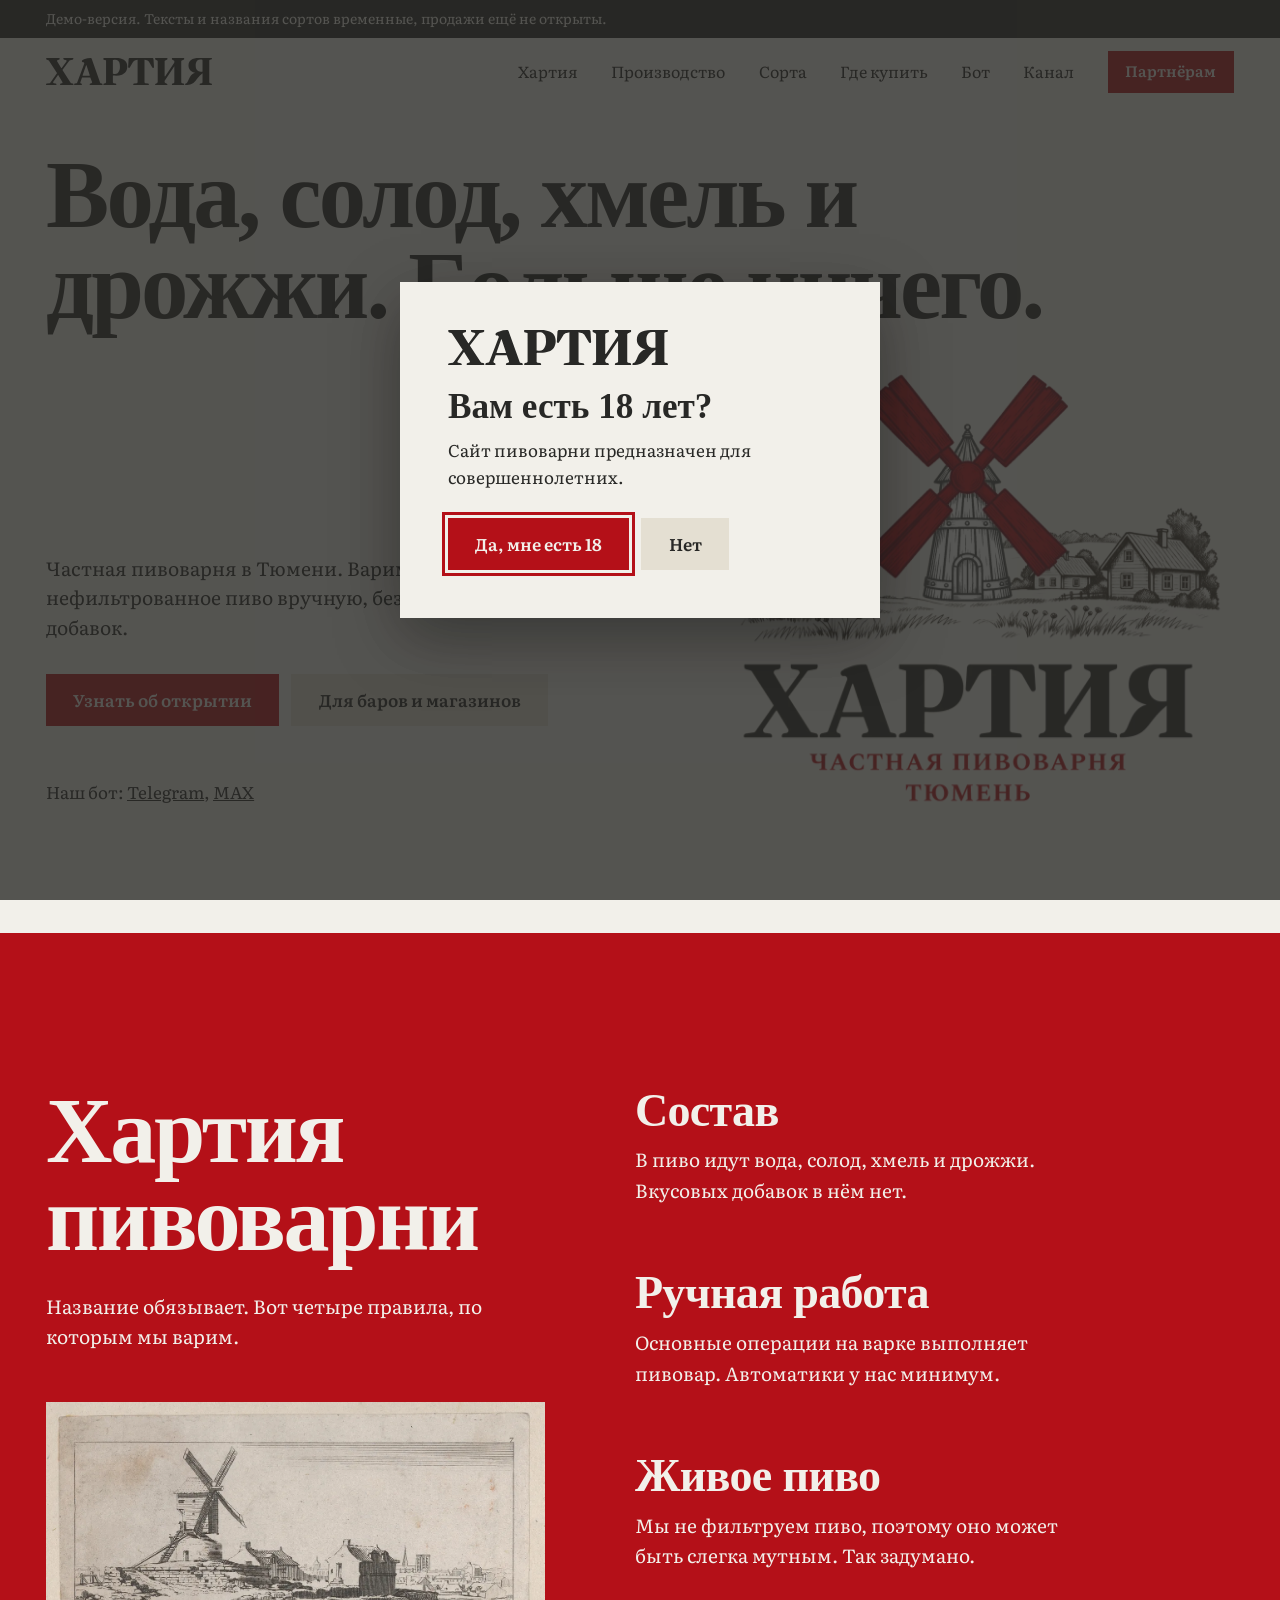
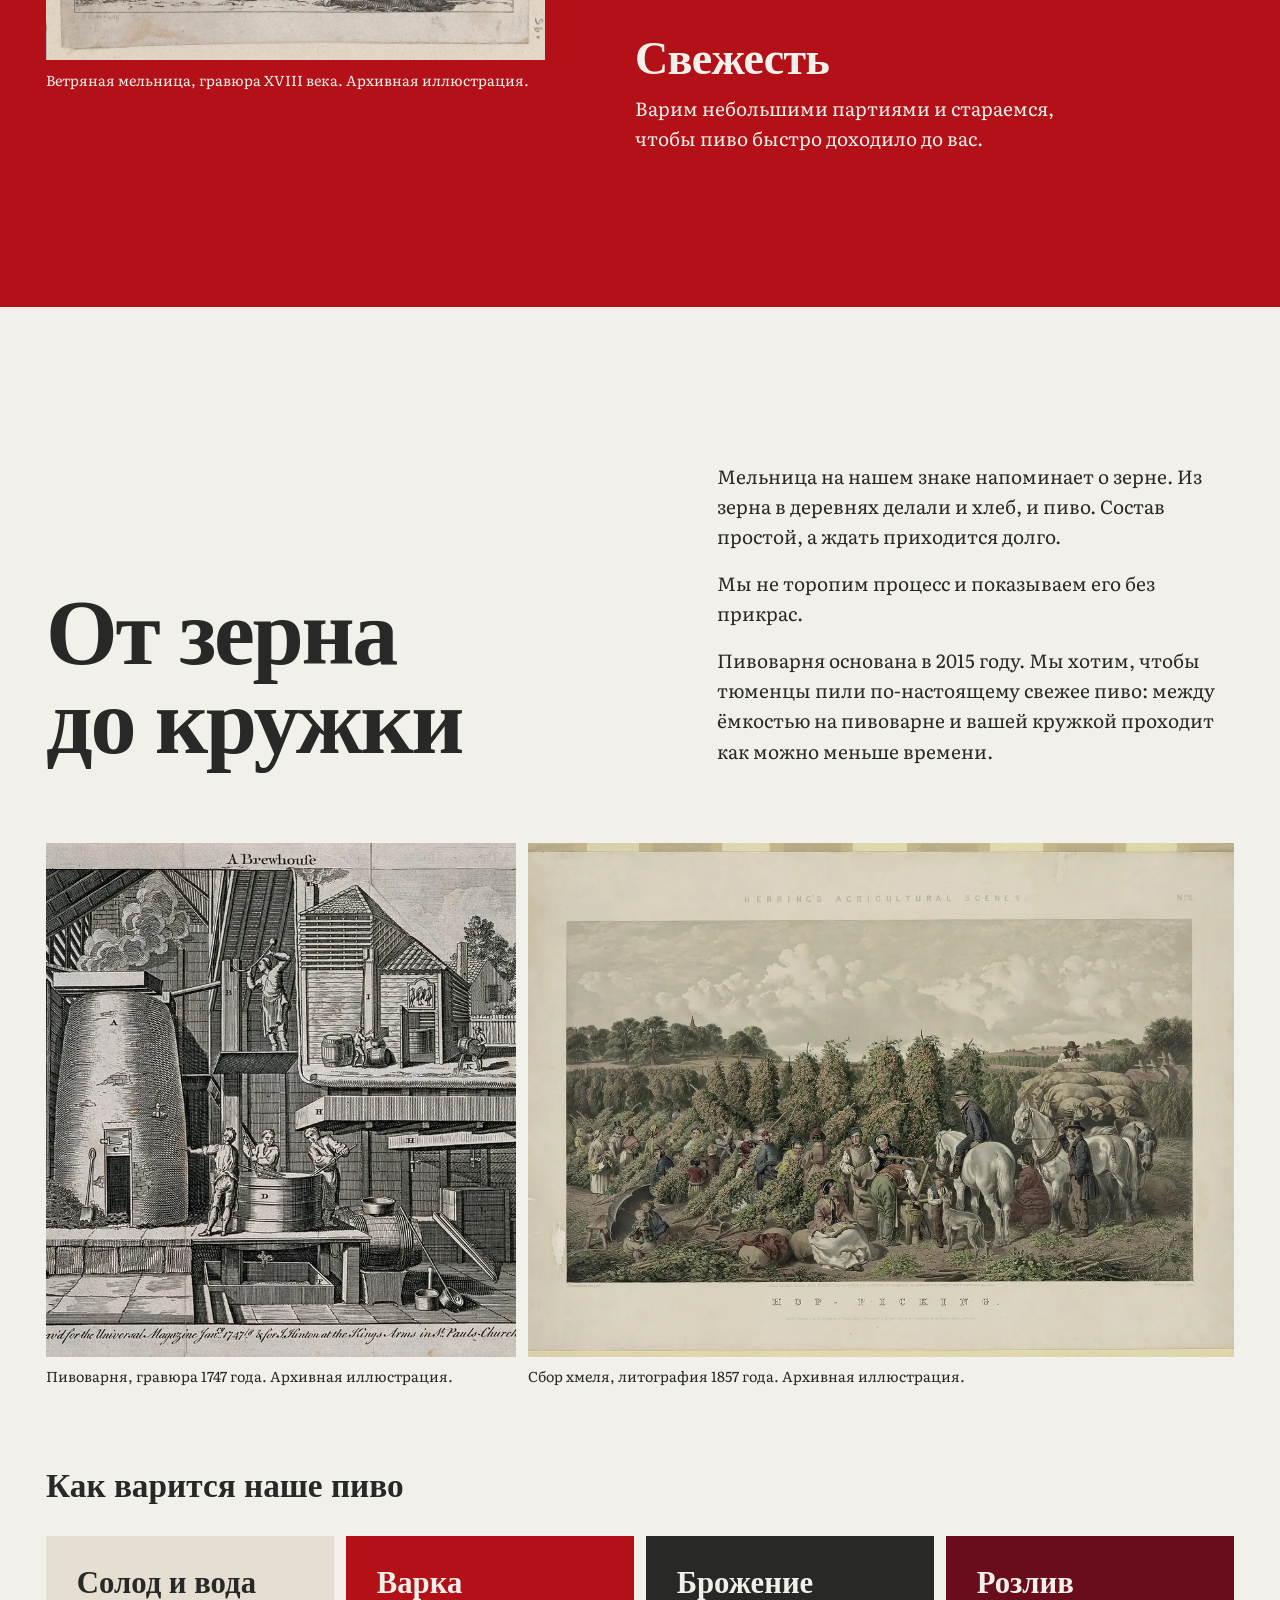
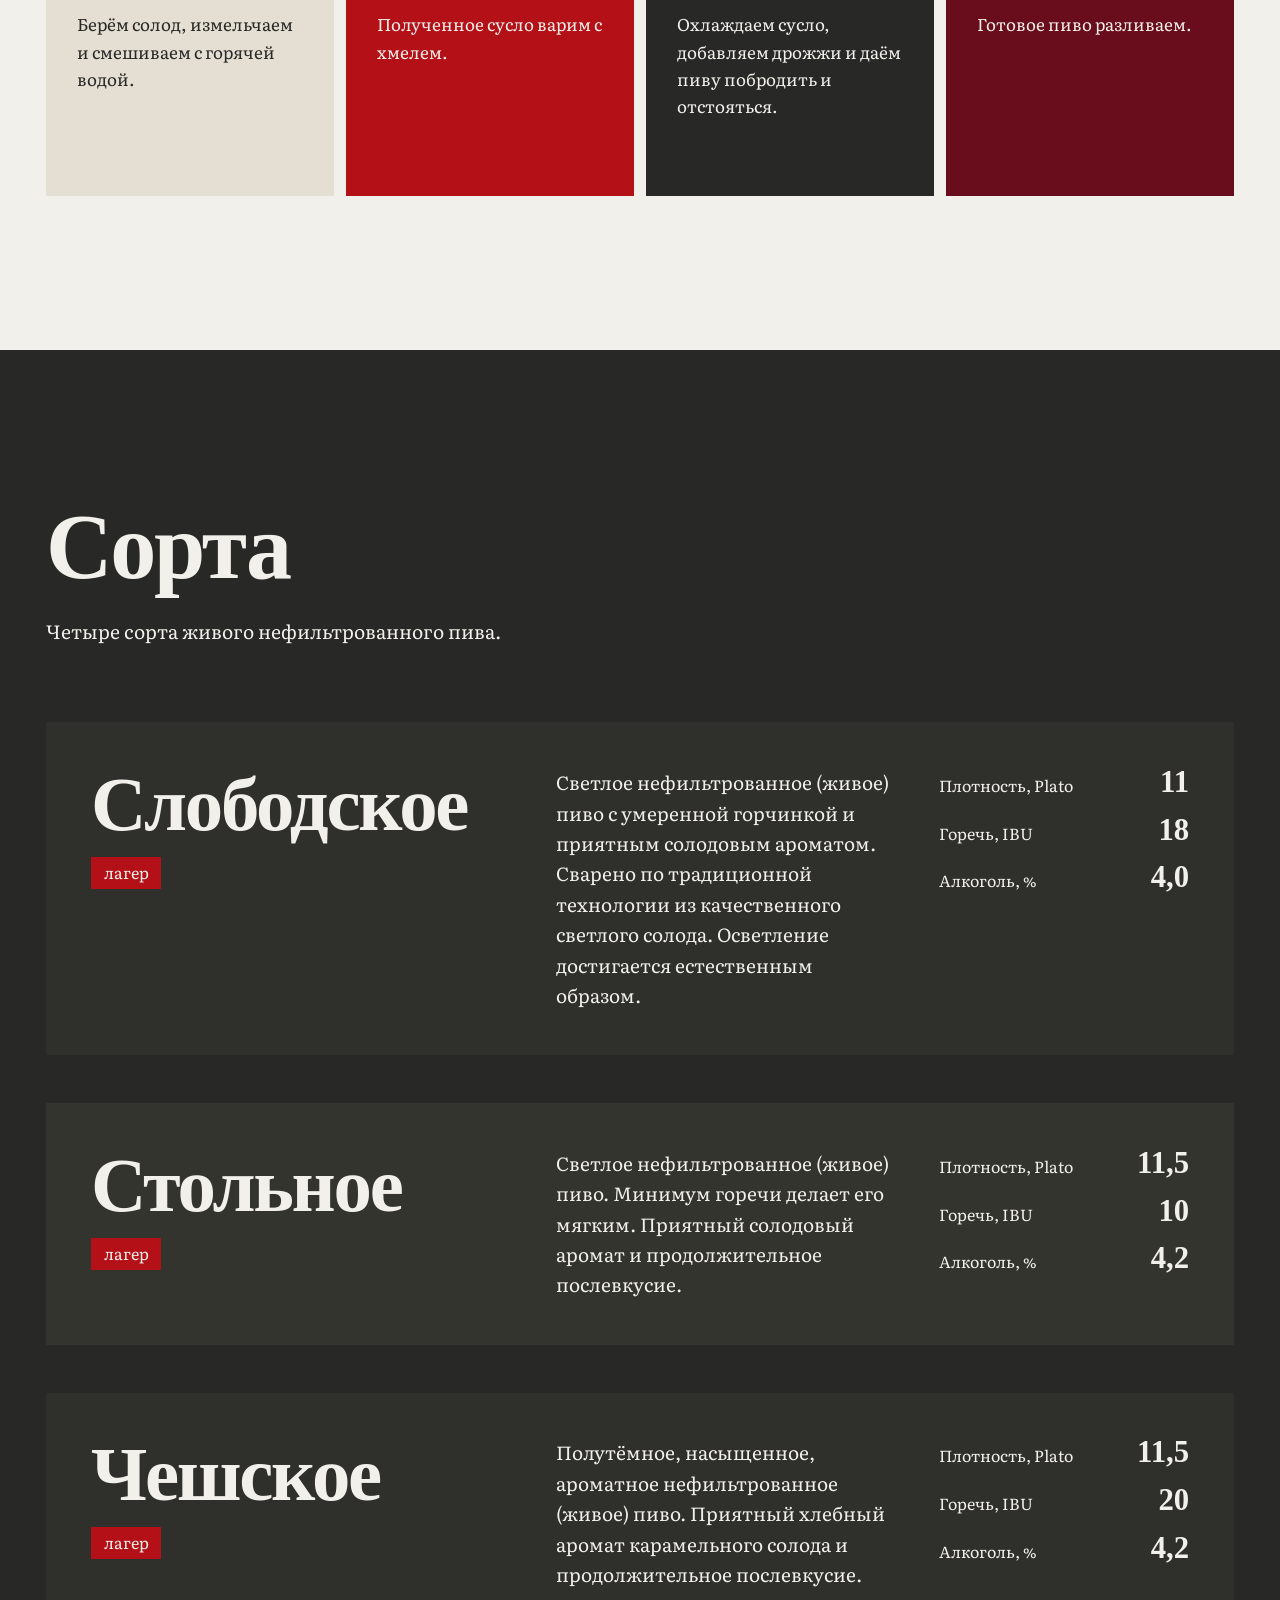
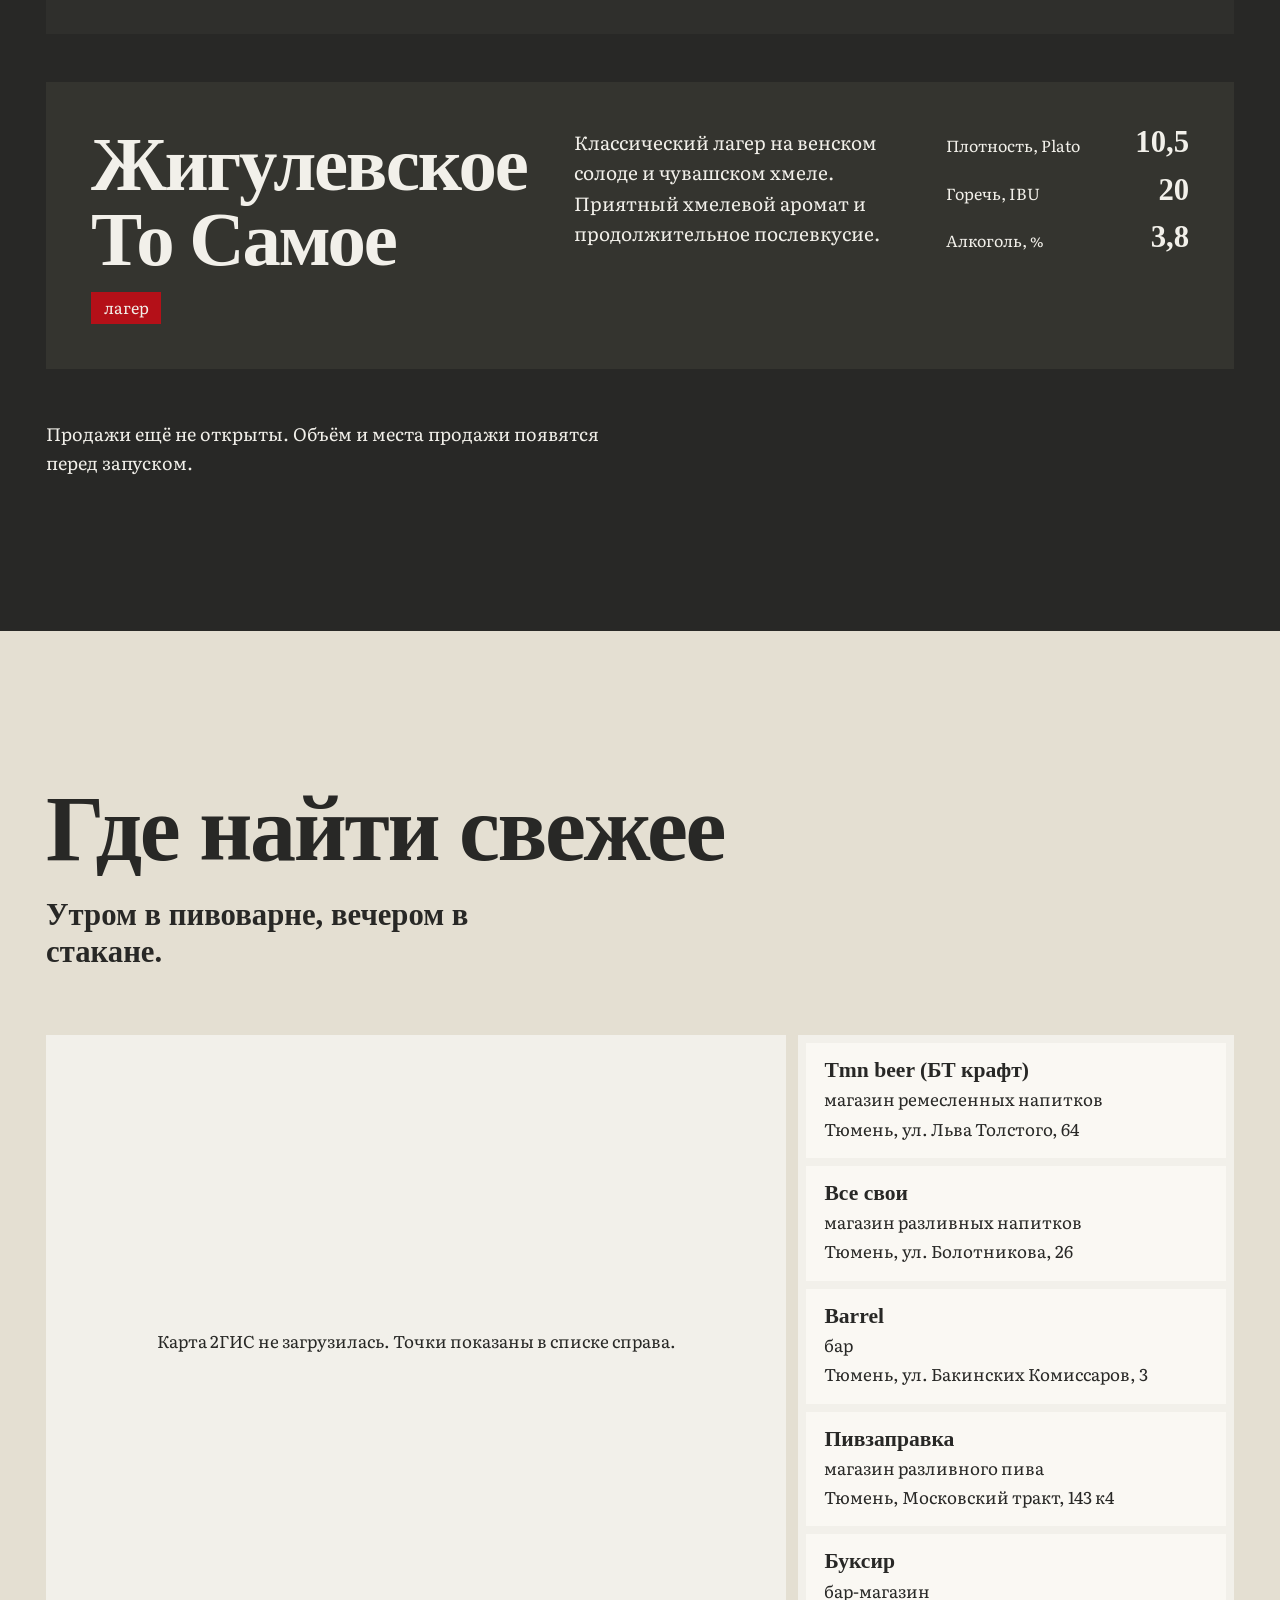
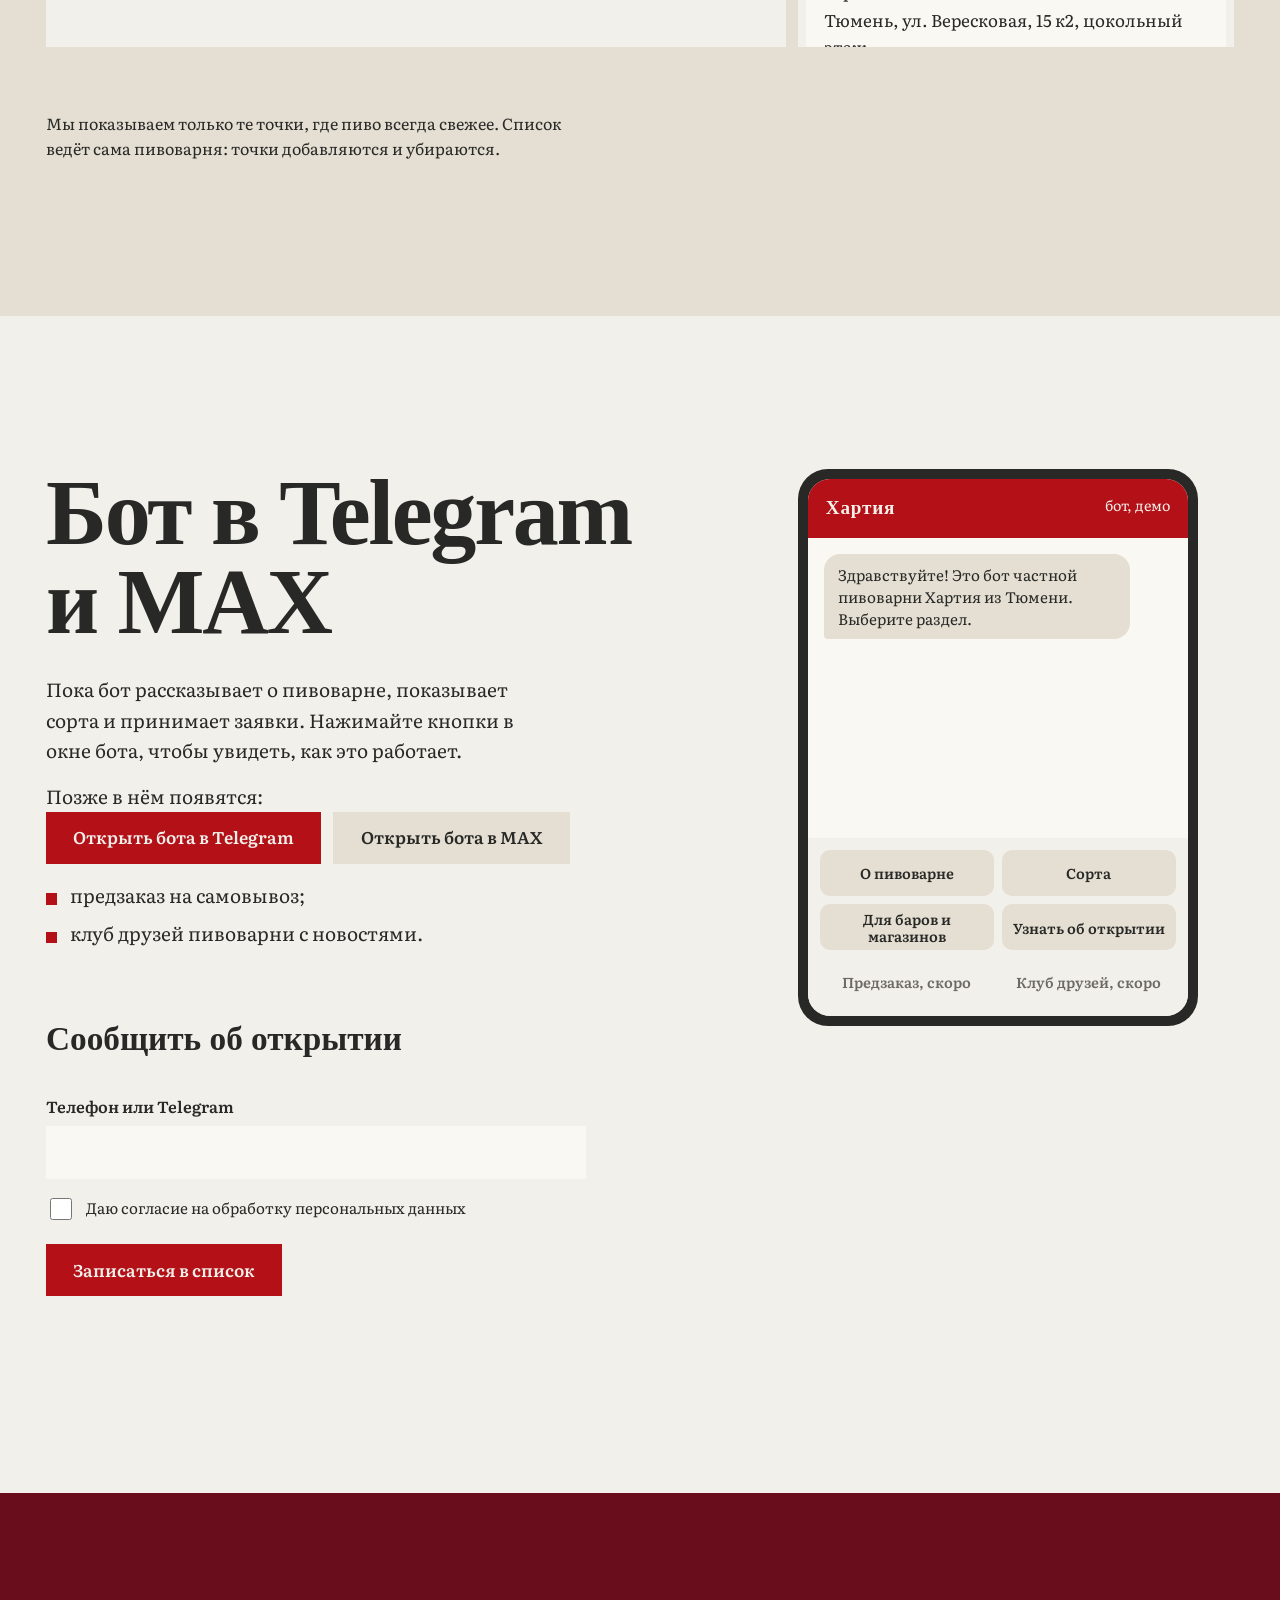
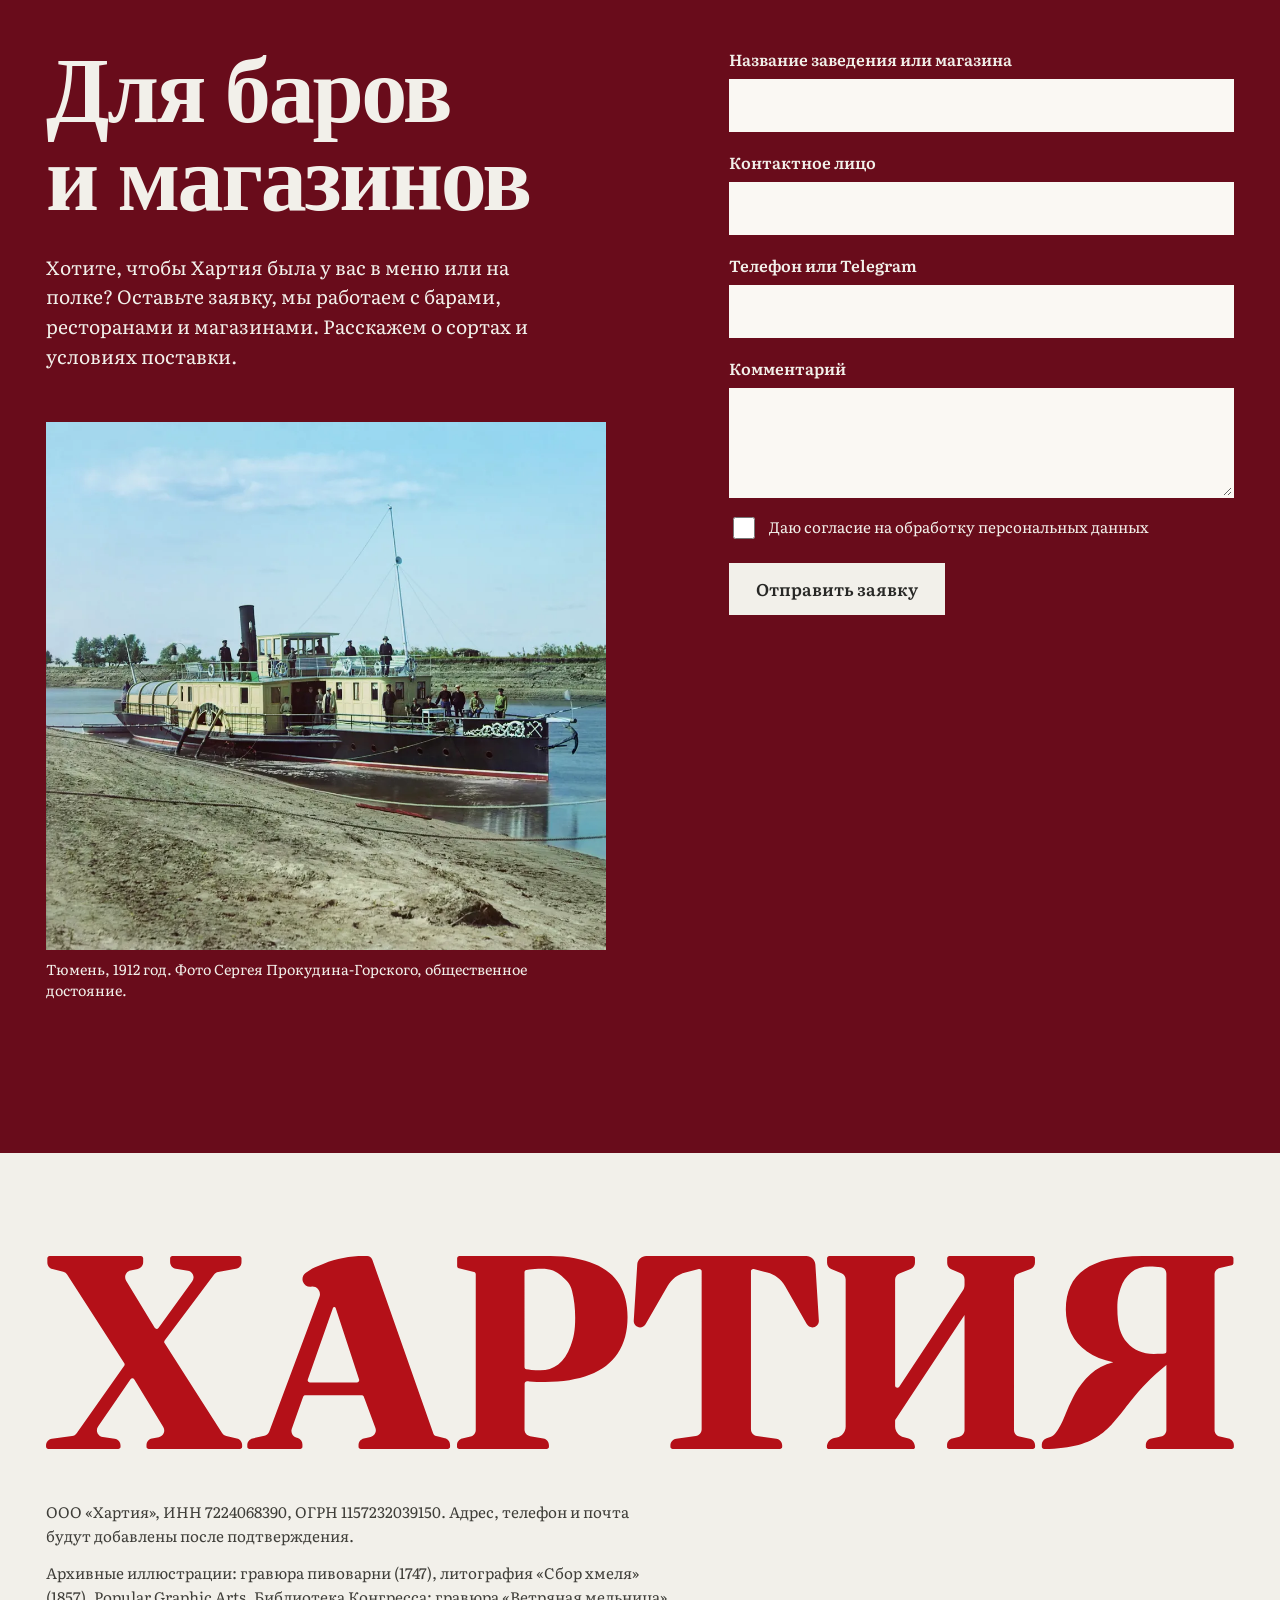
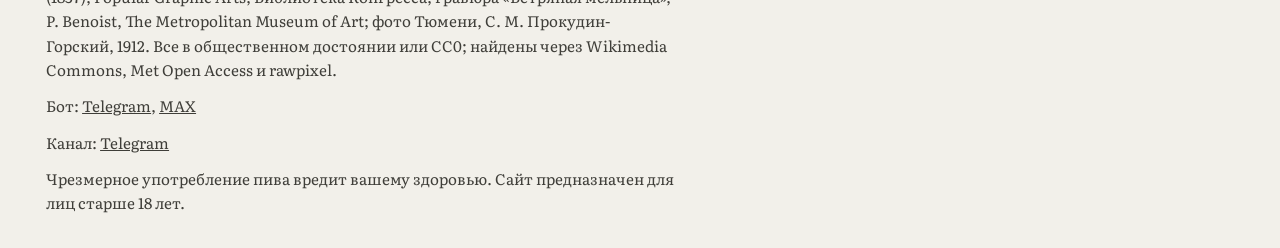
==== index.html @ 213e6d0a "Add files via upload" ====
<!doctype html>
<html lang="ru">
<head>
<meta charset="utf-8">
<meta name="viewport" content="width=device-width,initial-scale=1,viewport-fit=cover">
<title>Пивоварня Хартия, Тюмень: свежее нефильтрованное пиво</title>
<meta name="description" content="Частная пивоварня «Хартия» в Тюмени, с 2015 года. Четыре сорта нефильтрованного пива из воды, солода, хмеля и дрожжей. Где найти свежее пиво.">
<!-- ВАЖНО: пока сайт демо, он закрыт от поисковиков. При запуске заменить noindex,nofollow на index,follow (и в robots.txt убрать Disallow). -->
<meta name="robots" content="noindex,nofollow">
<meta name="theme-color" content="#F2F0EA">
<link rel="icon" href="assets/favicon.png" type="image/png" sizes="256x256">
<!-- При запуске добавить адрес сайта: <link rel="canonical" href="https://АДРЕС/"> и og:url, og:image (полный адрес картинки). -->
<meta property="og:type" content="website">
<meta property="og:locale" content="ru_RU">
<meta property="og:site_name" content="Хартия">
<meta property="og:title" content="Пивоварня Хартия, Тюмень: свежее нефильтрованное пиво">
<meta property="og:description" content="Частная пивоварня в Тюмени. Вода, солод, хмель и дрожжи. Больше ничего.">
<script type="application/ld+json">
{
  "@context": "https://schema.org",
  "@type": "Brewery",
  "name": "Хартия",
  "legalName": "ООО «Хартия»",
  "description": "Частная пивоварня в Тюмени. Нефильтрованное пиво из воды, солода, хмеля и дрожжей.",
  "foundingDate": "2015",
  "taxID": "7224068390",
  "address": { "@type": "PostalAddress", "addressLocality": "Тюмень", "addressCountry": "RU" }
}
</script>
<link rel="preconnect" href="https://fonts.googleapis.com">
<link rel="preconnect" href="https://fonts.gstatic.com" crossorigin>
<link rel="stylesheet" href="https://fonts.googleapis.com/css2?family=Literata:ital,wght@0,400;0,600;1,400&family=Old+Standard+TT:ital,wght@0,400;0,700;1,400&display=swap">
<style>
/*
  Идея: «Хартия» значит «устав». Страница читается как устав пивоварни, а полосы
  меняют цвет целиком, как разделы документа: бумага, красный знака, чернила
  логотипа, тёмно-красный. Красный и тёмно-красный берутся из лопастей мельницы.
  Цвета только из гайдбука. Линий, градиентов и теней покоя нет: разделы
  отделяются сменой тона.
*/
:root {
  --paper: #F2F0EA;      /* основной фон из гайдбука */
  --sheet: #FAF8F3;      /* поля форм, лист */
  --linen: #E4DFD2;      /* вторая ступень бумаги */
  --ink: #282826;        /* чёрный логотипа */
  --ink-soft: #3F3E39;   /* второстепенный текст на бумаге */
  --red: #B41018;        /* красный лопастей */
  --oxblood: #690C1B;    /* тёмно-красный */
  --on-dark: #F2F0EA;    /* текст на цветных полосах */
  --scrim: rgba(40, 40, 38, 0.78);
  --font-display: 'Old Standard TT', 'Times New Roman', Georgia, serif;
  --font-body: 'Literata', Georgia, 'Times New Roman', serif;
  --gutter: clamp(16px, 3.6vw, 56px);
  --section: clamp(88px, 12vw, 190px);
  --ease: cubic-bezier(.2, .7, .2, 1);
}

*, *::before, *::after { box-sizing: border-box; }
[hidden] { display: none !important; }
html { scroll-behavior: smooth; scroll-padding-top: 72px; }
body {
  margin: 0; background: var(--paper); color: var(--ink);
  font-family: var(--font-body); font-size: 1.0625rem; line-height: 1.6;
  -webkit-text-size-adjust: 100%;
}
img { display: block; max-width: 100%; height: auto; }
h1, h2, h3 { font-family: var(--font-display); font-weight: 700; margin: 0; text-wrap: balance; }
p { margin: 0; }
ul, ol { margin: 0; padding: 0; list-style: none; }
a { color: inherit; }
:focus-visible { outline: 3px solid var(--red); outline-offset: 3px; }
.on-dark :focus-visible { outline-color: var(--on-dark); }

.wrap { width: 100%; max-width: 1440px; margin-inline: auto; padding-inline: var(--gutter); }
.field-band { padding-block: var(--section); }
.on-red { background: var(--red); color: var(--on-dark); }
.on-ink { background: var(--ink); color: var(--on-dark); }
.on-oxblood { background: var(--oxblood); color: var(--on-dark); }
.on-linen { background: var(--linen); }

.h2 { font-size: clamp(2.5rem, 7.2vw, 7rem); line-height: 0.96; letter-spacing: -0.025em; }
.lede { font-size: clamp(1.1rem, 1.5vw, 1.35rem); line-height: 1.55; max-width: 44ch; }

/* Кнопки: плоские, квадратные */
.btn {
  display: inline-flex; align-items: center; justify-content: center;
  min-height: 52px; padding: 0.7rem 1.7rem; border: 0; border-radius: 0;
  background: var(--ink); color: var(--on-dark);
  font: 600 1.0625rem/1.2 var(--font-body); text-decoration: none; cursor: pointer;
  transition: background-color .2s var(--ease), color .2s var(--ease), transform .2s var(--ease);
}
.btn:hover { transform: translateY(-2px); }
.btn:active { transform: translateY(1px); }
.btn-red { background: var(--red); }
.btn-red:hover { background: var(--oxblood); }
.btn-quiet { background: var(--linen); color: var(--ink); }
.btn-quiet:hover { background: var(--ink); color: var(--on-dark); }
.on-dark .btn { background: var(--paper); color: var(--ink); }
.on-dark .btn:hover { background: var(--ink); color: var(--on-dark); }
.btn-sm { min-height: 42px; padding: 0.35rem 1.1rem; font-size: 0.95rem; }

/* Пометка демо */
.demo { background: var(--ink); color: var(--on-dark); font-size: 0.875rem; line-height: 1.4; padding-block: 9px; }

/* Шапка: слово, ссылки, одно действие */
.top { position: sticky; top: 0; z-index: 20; background: var(--paper); }
.top-in { display: flex; align-items: center; justify-content: space-between; gap: 16px; min-height: 68px; }
.brand img { width: clamp(124px, 13vw, 168px); height: auto; }
.nav { display: flex; align-items: center; gap: clamp(16px, 2.6vw, 38px); }
.nav a:not(.btn) { text-decoration: none; font-size: 1rem; padding-block: 8px; text-decoration-line: underline; text-decoration-color: transparent; text-decoration-thickness: 2px; text-underline-offset: 6px; transition: text-decoration-color .2s var(--ease); }
.nav a:not(.btn):hover { text-decoration-color: currentColor; }
@media (max-width: 720px) { .nav a:not(.btn) { display: none; } }

/* Главный экран */
.hero { padding-block: clamp(24px, 3.5vw, 56px) clamp(56px, 8vw, 120px); overflow: clip; }
.hero h1 { font-size: clamp(1.5rem, 7.4vw, 7.6rem); line-height: 0.96; letter-spacing: -0.03em; }
.hero-row { display: grid; gap: clamp(32px, 5vw, 72px); margin-top: clamp(12px, 1.5vw, 24px); align-items: end; }
@media (min-width: 900px) { .hero-row { grid-template-columns: 1fr minmax(380px, 0.9fr); } }
.hero-text { display: grid; gap: 2rem; justify-items: start; padding-bottom: clamp(0px, 2vw, 32px); }
.actions { display: flex; flex-wrap: wrap; gap: 12px; }
.hero-mill { justify-self: end; width: min(100%, 560px); will-change: transform; }
.hero-mill img { width: 100%; }

/* Хартия: красное поле, четыре статьи */
.charter { display: grid; gap: clamp(40px, 7vw, 112px); }
@media (min-width: 960px) { .charter { grid-template-columns: 5fr 6fr; align-items: start; } .charter-head { position: sticky; top: 110px; } }
.charter-head .lede { margin-top: 1.75rem; }
.articles { display: grid; gap: clamp(36px, 5vw, 64px); }
.articles h3 { font-size: clamp(1.9rem, 3.6vw, 3.1rem); line-height: 1.05; letter-spacing: -0.015em; margin-bottom: 0.6rem; }
.articles p { font-size: 1.1875rem; max-width: 40ch; }

/* Картинки: архивные гравюры и снимки, квадратные, с подписью */
.fig { margin: 0; }
.fig img { width: 100%; height: 100%; object-fit: cover; }
.fig figcaption { margin-top: 0.6rem; font-size: 0.9rem; line-height: 1.4; }
.charter-head .fig { margin-top: clamp(32px, 4vw, 56px); max-width: 520px; }
.charter-head .fig img { height: auto; }
.on-dark .fig figcaption { color: var(--on-dark); }
.partners-grid .fig { margin-top: clamp(32px, 4vw, 56px); max-width: 560px; }
.partners-grid .fig img { height: auto; }
.plates { margin-top: clamp(40px, 6vw, 88px); display: grid; gap: 12px; }
@media (min-width: 900px) { .plates { grid-template-columns: 1fr 1.5fr; } }
.plates .fig img { aspect-ratio: 4 / 3; }
.plates .fig-wide img { aspect-ratio: auto; height: 100%; min-height: 240px; }
@media (max-width: 899px) { .plates .fig-wide img { aspect-ratio: 16 / 9; height: auto; } }

/* Производство */
.prod-head { display: grid; gap: clamp(28px, 4vw, 56px); }
@media (min-width: 960px) { .prod-head { grid-template-columns: 6fr 5fr; align-items: end; } }
.prod-head .prose { display: grid; gap: 1rem; font-size: 1.1875rem; max-width: 50ch; }
.steps-title { margin-top: clamp(56px, 8vw, 112px); font-family: var(--font-display); font-weight: 700; font-size: clamp(1.6rem, 2.6vw, 2.2rem); }
.steps { margin-top: 1.5rem; display: grid; gap: 12px; }
@media (min-width: 900px) { .steps { grid-template-columns: repeat(4, 1fr); } .steps li { min-height: 260px; } }
.steps li { padding: clamp(22px, 2.4vw, 34px); display: grid; gap: 0.7rem; align-content: start; transition: transform .3s var(--ease); }
.steps li:hover { transform: translateY(-6px); }
.steps li:nth-child(1) { background: var(--linen); }
.steps li:nth-child(2) { background: var(--red); color: var(--on-dark); }
.steps li:nth-child(3) { background: var(--ink); color: var(--on-dark); }
.steps li:nth-child(4) { background: var(--oxblood); color: var(--on-dark); }
.steps h3 { font-size: clamp(1.6rem, 2.4vw, 2.1rem); line-height: 1.05; }

/* Сорта: четыре строки, название, описание и цифры */
.sorts-head { display: grid; gap: 1.5rem; }
.sorts-head .lede { color: var(--on-dark); }
.menu { margin-top: clamp(40px, 6vw, 80px); display: grid; gap: clamp(32px, 4vw, 48px); }
.sort { display: grid; gap: 1.5rem 3rem; padding: clamp(24px, 3.5vw, 48px); background: #34342F; transition: background-color .3s var(--ease), transform .35s var(--ease); }
.sort:nth-child(odd) { background: #2F2F2C; }
.sort:hover { background: var(--oxblood); transform: translateX(clamp(4px, 1vw, 16px)); }
@media (min-width: 1000px) { .sort { grid-template-columns: 5fr 4fr 3fr; align-items: start; } }
.sort-name { font-size: clamp(2.4rem, 6vw, 5.8rem); line-height: 0.98; letter-spacing: -0.03em; }
.sort-type { margin-top: 0.9rem; display: inline-block; background: var(--red); color: var(--on-dark); padding: 0.2rem 0.8rem; font-size: 1rem; }
.sort-desc { font-size: 1.1875rem; max-width: 40ch; }
.specs { margin: 0; display: grid; gap: 1rem; }
.specs div { display: flex; align-items: baseline; justify-content: space-between; gap: 1rem; }
.specs dt { font-size: 1rem; }
.specs dd { margin: 0; font-family: var(--font-display); font-weight: 700; font-size: clamp(1.7rem, 2.4vw, 2.3rem); line-height: 1; white-space: nowrap; }
.menu-note { margin-top: clamp(32px, 4vw, 56px); max-width: 56ch; font-size: 1.125rem; }

/* Где найти свежее: карта 2ГИС и список точек */
.where { display: grid; gap: clamp(28px, 5vw, 64px); }
.where-head .lede { margin-top: 1.5rem; font-family: var(--font-display); font-weight: 700; font-size: clamp(1.4rem, 2.4vw, 2rem); line-height: 1.2; max-width: 28ch; }
.where-body { --map-h: clamp(420px, 68vh, 640px); display: grid; gap: 12px; }
@media (min-width: 960px) { .where-body { grid-template-columns: minmax(0, 1.7fr) minmax(320px, 1fr); align-items: start; } .panel { height: var(--map-h); overflow-y: auto; } }
.map { height: var(--map-h); background: var(--paper); display: grid; place-items: center; padding: 24px; text-align: center; }
.map[data-live] { padding: 0; display: block; }
.panel { background: var(--paper); }
.shops { display: grid; gap: 8px; padding: 8px; list-style: none; margin: 0; }
.shops[hidden], .detail[hidden] { display: none; }
.shop { display: grid; gap: 0.15rem; width: 100%; padding: 16px 18px; border: 0; background: var(--sheet); color: var(--ink); text-align: left; font: inherit; cursor: pointer; transition: background-color .2s var(--ease), color .2s var(--ease); }
.shop:hover { background: var(--red); color: var(--on-dark); }
.shop .s-name { font-family: var(--font-display); font-weight: 700; font-size: 1.35rem; line-height: 1.1; }
.detail { padding: clamp(20px, 2.4vw, 32px); display: grid; gap: 0.9rem; align-content: start; }
.detail .back { justify-self: start; border: 0; background: var(--linen); color: var(--ink); min-height: 40px; padding: 0.4rem 1rem; font: 600 0.95rem/1.2 var(--font-body); cursor: pointer; }
.detail .back:hover { background: var(--ink); color: var(--on-dark); }
.detail h3 { font-size: clamp(1.8rem, 2.6vw, 2.4rem); line-height: 1.05; }
.detail dl { margin: 0; display: grid; gap: 0.9rem; }
.detail dt { font-weight: 600; }
.detail dd { margin: 0.1rem 0 0; font-size: 1.1rem; }
.detail .btn { justify-self: start; }
.where-note { max-width: 62ch; font-size: 1rem; }

/* Бот */
.bot-grid { display: grid; gap: clamp(40px, 6vw, 96px); }
@media (min-width: 960px) { .bot-grid { grid-template-columns: 1.15fr 0.85fr; align-items: start; } }
.bot-copy .prose { margin-top: 1.75rem; display: grid; gap: 1rem; font-size: 1.1875rem; max-width: 46ch; }
.later { margin-top: 1rem; display: grid; gap: 0.5rem; font-size: 1.1875rem; }
.later li { padding-left: 1.5rem; position: relative; }
.later li::before { content: ""; position: absolute; left: 0; top: 0.72em; width: 0.7rem; height: 0.7rem; background: var(--red); }
.form-title { font-family: var(--font-display); font-weight: 700; font-size: clamp(1.6rem, 2.6vw, 2.2rem); margin-top: clamp(40px, 5vw, 64px); }
.phone { width: 100%; max-width: 400px; justify-self: center; background: var(--ink); border-radius: 30px; padding: 10px; transition: transform .4s var(--ease); }
.phone:hover { transform: rotate(-1deg) translateY(-4px); }
.phone-inner { background: var(--sheet); border-radius: 22px; overflow: hidden; }
.phone-head { background: var(--red); color: var(--on-dark); padding: 14px 18px; display: flex; justify-content: space-between; gap: 12px; font-size: 0.9rem; }
.phone-head strong { font-family: var(--font-display); font-size: 1.2rem; letter-spacing: 0.04em; }
.chat { display: flex; flex-direction: column; gap: 10px; padding: 16px; min-height: 300px; max-height: 360px; overflow-y: auto; }
.msg { max-width: 88%; padding: 0.6rem 0.9rem; border-radius: 16px; font-size: 0.95rem; line-height: 1.45; overflow-wrap: anywhere; animation: pop .3s var(--ease); }
.msg-bot { align-self: flex-start; background: var(--linen); border-bottom-left-radius: 4px; }
.msg-me { align-self: flex-end; background: var(--red); color: var(--on-dark); border-bottom-right-radius: 4px; }
@keyframes pop { from { opacity: 0; transform: translateY(8px); } to { opacity: 1; transform: none; } }
.quick { display: grid; grid-template-columns: 1fr 1fr; gap: 8px; padding: 12px; background: var(--paper); }
.q { min-height: 46px; padding: 6px 8px; font: 600 0.9rem/1.2 var(--font-body); color: var(--ink); background: var(--linen); border: 0; border-radius: 10px; cursor: pointer; transition: background-color .2s var(--ease), color .2s var(--ease), transform .15s var(--ease); }
.q:hover { background: var(--ink); color: var(--on-dark); }
.q:active { transform: scale(.97); }
.q[disabled] { color: var(--ink-soft); background: var(--paper); cursor: not-allowed; opacity: .75; }

/* Формы: поля могут иметь рамку */
.form { margin-top: 1.75rem; max-width: 540px; }
.field { display: grid; gap: 0.4rem; margin-bottom: 1.1rem; }
.field label { font-weight: 600; font-size: 1rem; }
.field input, .field textarea {
  width: 100%; min-height: 52px; padding: 0.7rem 0.9rem; font: inherit; color: var(--ink);
  background: var(--sheet); border: 2px solid transparent; border-radius: 0;
  transition: border-color .2s var(--ease);
}
.field input:focus, .field textarea:focus { outline: none; border-color: var(--red); }
.on-dark .field input:focus, .on-dark .field textarea:focus { border-color: var(--on-dark); }
.field textarea { min-height: 110px; resize: vertical; }
.consent { display: flex; align-items: flex-start; gap: 0.7rem; font-size: 0.95rem; line-height: 1.45; margin-bottom: 1.3rem; }
.consent input { flex: none; width: 22px; height: 22px; margin-top: 0.1rem; accent-color: var(--red); }
.on-dark .consent input { accent-color: var(--paper); }
.form-status { margin-top: 1rem; font-weight: 600; min-height: 1.6em; }

/* Партнёрам */
.partners-grid { display: grid; gap: clamp(36px, 6vw, 96px); }
@media (min-width: 960px) { .partners-grid { grid-template-columns: 6fr 5fr; align-items: start; } }
.partners-grid .lede { margin-top: 1.75rem; color: var(--on-dark); }
.partners-grid .form { margin-top: 0; }

/* Подвал: имя возвращается во всю ширину */
.foot { padding-block: clamp(56px, 8vw, 120px) 32px; overflow: clip; }
.foot-word img { width: 100%; height: auto; }
.foot-notes { margin-top: clamp(32px, 4vw, 56px); display: grid; gap: 12px; }
.foot-notes p { font-size: 0.95rem; color: var(--ink-soft); max-width: 70ch; }

/* Проверка возраста */
.gate { position: fixed; inset: 0; z-index: 100; display: grid; place-items: center; padding: 16px; background: var(--scrim); overflow-y: auto; }
.gate-card { width: 100%; max-width: 480px; background: var(--paper); padding: clamp(28px, 5vw, 48px); box-shadow: 0 20px 60px rgba(0,0,0,.35); /* taste-skill-ignore: диалог — настоящий оверлей */ }
.gate-card img { width: min(100%, 220px); margin-bottom: 1.5rem; }
.gate-card h2 { font-size: 2.2rem; line-height: 1.05; margin-bottom: 0.6rem; }
.gate-actions { display: flex; flex-wrap: wrap; gap: 12px; margin-top: 1.75rem; }

/* Появление: только при включённом скрипте, контент не прячется без него */
.js .rv { opacity: 0; transform: translateY(26px); transition: opacity .8s var(--ease), transform .8s var(--ease); transition-delay: calc(var(--i, 0) * 80ms); }
.js .rv.in { opacity: 1; transform: none; }

@media (prefers-reduced-motion: reduce) {
  html { scroll-behavior: auto; }
  .js .rv { opacity: 1; transform: none; transition: none; }
  .btn:hover, .steps li:hover, .menu li:hover, .phone:hover { transform: none; }
  .hero-mill { transform: none !important; }
  .msg { animation: none; }
}
</style>
</head>
<body>
<!--
  КАК РЕДАКТИРОВАТЬ
  1. Названия сортов: найдите <ul class="menu"> ниже: название в <h3 class="sort-name">, описание в .sort-desc, цифры в .specs.
     Бот в демо подхватывает названия оттуда сам.
  2. Режимы: в самом низу файла, в скрипте, есть DEMO (пометки и текст «заявка не отправляется»)
     и AGE_GATE (проверка 18+).
  3. Блок «Сорта» и упоминания предзаказа и клуба в блоке «Бот» стоит показать юристу до запуска.
     Блок можно скрыть целиком: добавьте атрибут hidden к <section id="sorta">.
  4. Тексты, которые нужно подтвердить у владельца, помечены «ПРОВЕРИТЬ».
  5. Прежняя версия страницы сохранена в index.v1-backup.html.
-->
<script>document.documentElement.classList.add('js');</script>
<div id="page">

<div class="demo"><div class="wrap">Демо-версия. Тексты и названия сортов временные, продажи ещё не открыты.</div></div>

<header class="top">
  <div class="wrap top-in">
    <a class="brand" href="#top" aria-label="Хартия, в начало страницы"><img src="assets/hartia-nadpis-dark.svg" alt="Хартия" width="1051" height="171"></a>
    <nav class="nav" aria-label="Разделы сайта">
      <a href="#hartia">Хартия</a>
      <a href="#proizvodstvo">Производство</a>
      <a href="#sorta">Сорта</a>
      <a href="#gde">Где купить</a>
      <a href="#bot">Бот</a>
      <a href="https://t.me/hartiya72" target="_blank" rel="noopener">Канал</a>
      <a class="btn btn-red btn-sm" href="#partners">Партнёрам</a>
    </nav>
  </div>
</header>

<main id="main">

<section class="hero" id="top">
  <div class="wrap">
    <h1 class="rv">Вода, солод, хмель и дрожжи. Больше ничего.</h1>
    <div class="hero-row">
      <div class="hero-text">
        <!-- ПРОВЕРИТЬ: «вручную», «нефильтрованное», «без вкусовых добавок» (со слов владельца) -->
        <p class="lede rv" style="--i:1">Частная пивоварня в Тюмени. Варим нефильтрованное пиво вручную, без вкусовых добавок.</p>
        <div class="actions rv" style="--i:2">
          <a class="btn btn-red" href="#bot">Узнать об открытии</a>
          <a class="btn btn-quiet" href="#partners">Для баров и магазинов</a>
        </div>
        <p class="rv" style="--i:3;margin-top:1.25rem">Наш бот: <a href="https://t.me/hatriya72_bot" target="_blank" rel="noopener"><u>Telegram</u></a>, <a href="https://max.ru/se13813547_1_bot" target="_blank" rel="noopener"><u>MAX</u></a></p>
      </div>
      <div class="hero-mill rv" style="--i:2" id="mill">
        <img src="assets/hartia-vertical-mill-landscape.webp" alt="Хартия. Частная пивоварня, Тюмень: красная мельница среди полей" width="1100" height="990">
      </div>
    </div>
  </div>
</section>

<section class="field-band on-red on-dark" id="hartia">
  <div class="wrap charter">
    <div class="charter-head">
      <h2 class="h2 rv">Хартия пивоварни</h2>
      <p class="lede rv" style="--i:1">Название обязывает. Вот четыре правила, по которым мы варим.</p>
      <figure class="fig rv" style="--i:2">
        <img src="assets/view-of-a-windmill.webp" width="1200" height="621" alt="Старая гравюра: ветряная мельница на холме и городок вдали">
        <figcaption>Ветряная мельница, гравюра XVIII века. Архивная иллюстрация.</figcaption>
      </figure>
    </div>
    <!-- ПРОВЕРИТЬ: все четыре статьи со слов владельца -->
    <ol class="articles">
      <li class="rv"><h3>Состав</h3><p>В пиво идут вода, солод, хмель и дрожжи. Вкусовых добавок в нём нет.</p></li>
      <li class="rv"><h3>Ручная работа</h3><p>Основные операции на варке выполняет пивовар. Автоматики у нас минимум.</p></li>
      <li class="rv"><h3>Живое пиво</h3><p>Мы не фильтруем пиво, поэтому оно может быть слегка мутным. Так задумано.</p></li>
      <li class="rv"><h3>Свежесть</h3><p>Варим небольшими партиями и стараемся, чтобы пиво быстро доходило до вас.</p></li>
    </ol>
  </div>
</section>

<section class="field-band" id="proizvodstvo">
  <div class="wrap">
    <div class="prod-head">
      <h2 class="h2 rv">От зерна до кружки</h2>
      <div class="prose rv" style="--i:1">
        <p>Мельница на нашем знаке напоминает о зерне. Из зерна в деревнях делали и хлеб, и пиво. Состав простой, а ждать приходится долго.</p>
        <p>Мы не торопим процесс и показываем его без прикрас.</p>
        <!-- ПРОВЕРИТЬ: пересказ раздела «О пивоварне» из документа владельца -->
        <p>Пивоварня основана в 2015 году. Мы хотим, чтобы тюменцы пили по-настоящему свежее пиво: между ёмкостью на пивоварне и вашей кружкой проходит как можно меньше времени.</p>
      </div>
    </div>
    <!-- Временные архивные картинки. ПОДМЕНИТЬ своими фотографиями варочного цеха -->
    <div class="plates">
      <figure class="fig rv">
        <img src="assets/interior-exterior-working-brewhouse-engraving.webp" width="1000" height="788" alt="Старая гравюра: пивоварня изнутри, чан, бочка и три работника">
        <figcaption>Пивоварня, гравюра 1747 года. Архивная иллюстрация.</figcaption>
      </figure>
      <figure class="fig fig-wide rv" style="--i:1">
        <img src="assets/hop-picking-lccn2003681572.webp" width="1400" height="960" alt="Цветная литография: сбор хмеля, люди среди высоких хмельников, телега с мешками">
        <figcaption>Сбор хмеля, литография 1857 года. Архивная иллюстрация.</figcaption>
      </figure>
    </div>
    <p class="steps-title rv">Как варится наше пиво</p>
    <!-- ПРОВЕРИТЬ: этапы описаны в общем виде, уточнить под реальный процесс -->
    <ol class="steps">
      <li class="rv"><h3>Солод и вода</h3><p>Берём солод, измельчаем и смешиваем с горячей водой.</p></li>
      <li class="rv" style="--i:1"><h3>Варка</h3><p>Полученное сусло варим с хмелем.</p></li>
      <li class="rv" style="--i:2"><h3>Брожение</h3><p>Охлаждаем сусло, добавляем дрожжи и даём пиву побродить и отстояться.</p></li>
      <li class="rv" style="--i:3"><h3>Розлив</h3><p>Готовое пиво разливаем.</p></li>
    </ol>
  </div>
</section>

<!-- ПРОВЕРИТЬ С ЮРИСТОМ: названия сортов и их описания в интернете могут считаться рекламой пива -->
<section class="field-band on-ink on-dark" id="sorta">
  <div class="wrap">
    <div class="sorts-head">
      <h2 class="h2 rv">Сорта</h2>
      <p class="lede rv" style="--i:1">Четыре сорта живого нефильтрованного пива.</p>
    </div>
    <!-- Описания и цифры из документа владельца (Документ 47.pdf), опечатки исправлены. ПРОВЕРИТЬ С ЮРИСТОМ перед запуском -->
    <ul class="menu">
      <li class="sort rv">
        <div><h3 class="sort-name">Слободское</h3><p class="sort-type">лагер</p></div>
        <p class="sort-desc">Светлое нефильтрованное (живое) пиво с умеренной горчинкой и приятным солодовым ароматом. Сварено по традиционной технологии из качественного светлого солода. Осветление достигается естественным образом.</p>
        <dl class="specs">
          <div><dt>Плотность, Plato</dt><dd>11</dd></div>
          <div><dt>Горечь, IBU</dt><dd>18</dd></div>
          <div><dt>Алкоголь, %</dt><dd>4,0</dd></div>
        </dl>
      </li>
      <li class="sort rv">
        <div><h3 class="sort-name">Стольное</h3><p class="sort-type">лагер</p></div>
        <p class="sort-desc">Светлое нефильтрованное (живое) пиво. Минимум горечи делает его мягким. Приятный солодовый аромат и продолжительное послевкусие.</p>
        <dl class="specs">
          <div><dt>Плотность, Plato</dt><dd>11,5</dd></div>
          <div><dt>Горечь, IBU</dt><dd>10</dd></div>
          <div><dt>Алкоголь, %</dt><dd>4,2</dd></div>
        </dl>
      </li>
      <li class="sort rv">
        <div><h3 class="sort-name">Чешское</h3><p class="sort-type">лагер</p></div>
        <p class="sort-desc">Полутёмное, насыщенное, ароматное нефильтрованное (живое) пиво. Приятный хлебный аромат карамельного солода и продолжительное послевкусие.</p>
        <dl class="specs">
          <div><dt>Плотность, Plato</dt><dd>11,5</dd></div>
          <div><dt>Горечь, IBU</dt><dd>20</dd></div>
          <div><dt>Алкоголь, %</dt><dd>4,2</dd></div>
        </dl>
      </li>
      <li class="sort rv">
        <div><h3 class="sort-name">Жигулевское То Самое</h3><p class="sort-type">лагер</p></div>
        <p class="sort-desc">Классический лагер на венском солоде и чувашском хмеле. Приятный хмелевой аромат и продолжительное послевкусие.</p>
        <dl class="specs">
          <div><dt>Плотность, Plato</dt><dd>10,5</dd></div>
          <div><dt>Горечь, IBU</dt><dd>20</dd></div>
          <div><dt>Алкоголь, %</dt><dd>3,8</dd></div>
        </dl>
      </li>
    </ul>
    <p class="menu-note rv">Продажи ещё не открыты. Объём и места продажи появятся перед запуском.</p>
  </div>
</section>

<section class="field-band on-linen" id="gde">
  <div class="wrap where">
    <div class="where-head">
      <h2 class="h2 rv">Где найти свежее</h2>
      <p class="lede rv" style="--i:1">Утром в пивоварне, вечером в стакане.</p>
    </div>
    <div class="where-body">
      <!-- Карта 2ГИС подключается ключом DGIS_KEY в скрипте внизу. Без ключа или без WebGL показывается только панель. -->
      <div class="map rv" id="map" role="region" aria-label="Карта точек, где есть свежее пиво">Карта 2ГИС не загрузилась. Точки показаны в списке справа.</div>
      <aside class="panel rv" id="panel" aria-live="polite">
        <ul class="shops" id="shops"></ul>
        <div class="detail" id="detail" hidden>
          <button type="button" class="back" id="back">← Все точки</button>
          <h3 id="d-name"></h3>
          <dl>
            <div><dt>Вид заведения</dt><dd id="d-kind"></dd></div>
            <div><dt>Адрес</dt><dd id="d-addr"></dd></div>
            <div><dt>Ассортимент</dt><dd id="d-assort"></dd></div>
          </dl>
          <a class="btn btn-red" id="d-link" target="_blank" rel="noopener">Открыть в 2ГИС</a>
        </div>
      </aside>
    </div>
    <p class="where-note rv">Мы показываем только те точки, где пиво всегда свежее. Список ведёт сама пивоварня: точки добавляются и убираются.</p>
  </div>
</section>

<section class="field-band" id="bot">
  <div class="wrap bot-grid">
    <div class="bot-copy">
      <h2 class="h2 rv">Бот в Telegram и MAX</h2>
      <div class="prose rv" style="--i:1">
        <p>Пока бот рассказывает о пивоварне, показывает сорта и принимает заявки. Нажимайте кнопки в окне бота, чтобы увидеть, как это работает.</p>
        <p>Позже в нём появятся:</p>
      </div>
      <div class="actions rv" style="--i:1">
        <a class="btn btn-red" href="https://t.me/hatriya72_bot" target="_blank" rel="noopener">Открыть бота в Telegram</a>
        <a class="btn btn-quiet" href="https://max.ru/se13813547_1_bot" target="_blank" rel="noopener">Открыть бота в MAX</a>
      </div>
      <!-- ПРОВЕРИТЬ С ЮРИСТОМ: предзаказ и рассылки о новых варках -->
      <ul class="later rv" style="--i:2">
        <li>предзаказ на самовывоз;</li>
        <li>клуб друзей пивоварни с новостями.</li>
      </ul>
      <p class="form-title rv">Сообщить об открытии</p>
      <form class="form rv" id="waitlist" data-demo>
        <div class="field">
          <label for="wl-contact">Телефон или Telegram</label>
          <input id="wl-contact" name="contact" type="text" autocomplete="off" required>
        </div>
        <div class="consent">
          <input id="wl-consent" name="consent" type="checkbox" required>
          <label for="wl-consent">Даю согласие на обработку персональных данных</label>
        </div>
        <button class="btn btn-red" type="submit">Записаться в список</button>
        <p class="form-status" role="status" aria-live="polite"></p>
      </form>
    </div>

    <div class="phone rv" aria-label="Демонстрация бота">
      <div class="phone-inner">
        <div class="phone-head"><strong>Хартия</strong><span>бот, демо</span></div>
        <div class="chat" id="chat" aria-live="polite">
          <div class="msg msg-bot">Здравствуйте! Это бот частной пивоварни Хартия из Тюмени. Выберите раздел.</div>
        </div>
        <div class="quick">
          <button class="q" type="button" data-q="about">О пивоварне</button>
          <button class="q" type="button" data-q="sorts">Сорта</button>
          <button class="q" type="button" data-q="partner">Для баров и магазинов</button>
          <button class="q" type="button" data-q="wait">Узнать об открытии</button>
          <button class="q" type="button" disabled>Предзаказ, скоро</button>
          <button class="q" type="button" disabled>Клуб друзей, скоро</button>
        </div>
      </div>
    </div>
  </div>
</section>

<section class="field-band on-oxblood on-dark" id="partners">
  <div class="wrap partners-grid">
    <div>
      <h2 class="h2 rv">Для баров и магазинов</h2>
      <p class="lede rv" style="--i:1">Хотите, чтобы Хартия была у вас в меню или на полке? Оставьте заявку, мы работаем с барами, ресторанами и магазинами. Расскажем о сортах и условиях поставки.</p>
      <figure class="fig rv" style="--i:2">
        <img src="assets/tyumen-prokudin-gorsky-1912.webp" width="1000" height="943" alt="Цветной снимок 1912 года: пассажирский пароход у берега реки в Тюмени">
        <figcaption>Тюмень, 1912 год. Фото Сергея Прокудина-Горского, общественное достояние.</figcaption>
      </figure>
    </div>
    <form class="form rv" id="partner-form" data-demo>
      <div class="field">
        <label for="p-org">Название заведения или магазина</label>
        <input id="p-org" name="org" type="text" autocomplete="organization" required>
      </div>
      <div class="field">
        <label for="p-name">Контактное лицо</label>
        <input id="p-name" name="name" type="text" autocomplete="name" required>
      </div>
      <div class="field">
        <label for="p-contact">Телефон или Telegram</label>
        <input id="p-contact" name="contact" type="text" autocomplete="off" required>
      </div>
      <div class="field">
        <label for="p-msg">Комментарий</label>
        <textarea id="p-msg" name="msg"></textarea>
      </div>
      <div class="consent">
        <input id="p-consent" name="consent" type="checkbox" required>
        <label for="p-consent">Даю согласие на обработку персональных данных</label>
      </div>
      <button class="btn" type="submit">Отправить заявку</button>
      <p class="form-status" role="status" aria-live="polite"></p>
    </form>
  </div>
</section>

</main>

<footer class="foot">
  <div class="wrap">
    <div class="foot-word rv"><img src="assets/hartia-nadpis-red.svg" alt="Хартия. Частная пивоварня, Тюмень" width="1051" height="171"></div>
    <div class="foot-notes">
      <!-- Реквизиты организации добавить перед запуском -->
      <!-- ПРОВЕРИТЬ: адрес (улица в файле реквизитов читается плохо), телефон и почту подтвердить у владельца. Банковские реквизиты на сайт не выносим. -->
      <p>ООО «Хартия», ИНН 7224068390, ОГРН 1157232039150. Адрес, телефон и почта будут добавлены после подтверждения.</p>
      <p>Архивные иллюстрации: гравюра пивоварни (1747), литография «Сбор хмеля» (1857), Popular Graphic Arts, Библиотека Конгресса; гравюра «Ветряная мельница», P. Benoist, The Metropolitan Museum of Art; фото Тюмени, С. М. Прокудин-Горский, 1912. Все в общественном достоянии или CC0; найдены через Wikimedia Commons, Met Open Access и rawpixel.</p>
      <p>Бот: <a href="https://t.me/hatriya72_bot" target="_blank" rel="noopener">Telegram</a>, <a href="https://max.ru/se13813547_1_bot" target="_blank" rel="noopener">MAX</a></p>
      <p>Канал: <a href="https://t.me/hartiya72" target="_blank" rel="noopener">Telegram</a></p>
      <p>Чрезмерное употребление пива вредит вашему здоровью. Сайт предназначен для лиц старше 18 лет.</p>
    </div>
  </div>
</footer>

</div>

<div class="gate" id="gate" hidden role="dialog" aria-modal="true" aria-labelledby="gate-title">
  <div class="gate-card">
    <img src="assets/hartia-nadpis-dark.svg" alt="Хартия">
    <div id="gate-ask">
      <h2 id="gate-title">Вам есть 18 лет?</h2>
      <p>Сайт пивоварни предназначен для совершеннолетних.</p>
      <div class="gate-actions">
        <button class="btn btn-red" type="button" id="gate-yes">Да, мне есть 18</button>
        <button class="btn btn-quiet" type="button" id="gate-no">Нет</button>
      </div>
    </div>
    <div id="gate-denied" hidden>
      <h2>Сайт доступен с 18 лет</h2>
      <p>Приходите, когда вам исполнится 18.</p>
    </div>
  </div>
</div>

<script>
(function () {
  // Режимы. DEMO: формы ничего не отправляют. AGE_GATE: окно проверки возраста.
  var DEMO = true;
  var AGE_GATE = true;

  var page = document.getElementById('page');
  var gate = document.getElementById('gate');

  function wasConfirmed() { try { return localStorage.getItem('hartia-18') === '1'; } catch (e) { return false; } }
  function remember() { try { localStorage.setItem('hartia-18', '1'); } catch (e) {} }

  function closeGate() {
    gate.hidden = true;
    page.inert = false;
    document.body.style.overflow = '';
  }
  if (AGE_GATE && !wasConfirmed() && !/[?&]nogate/.test(location.search)) {
    gate.hidden = false;
    page.inert = true;
    document.body.style.overflow = 'hidden';
    document.getElementById('gate-yes').focus();
  }
  document.getElementById('gate-yes').addEventListener('click', function () { remember(); closeGate(); });
  document.getElementById('gate-no').addEventListener('click', function () {
    document.getElementById('gate-ask').hidden = true;
    document.getElementById('gate-denied').hidden = false;
  });

  // Появление блоков при прокрутке. Без скрипта всё видно сразу.
  var rv = document.querySelectorAll('.rv');
  if ('IntersectionObserver' in window) {
    var io = new IntersectionObserver(function (entries) {
      entries.forEach(function (e) {
        if (e.isIntersecting) { e.target.classList.add('in'); io.unobserve(e.target); }
      });
    }, { threshold: 0.12, rootMargin: '0px 0px -6% 0px' });
    Array.prototype.forEach.call(rv, function (n) { io.observe(n); });
  } else {
    Array.prototype.forEach.call(rv, function (n) { n.classList.add('in'); });
  }

  // Мельница на главном экране медленно уходит вверх при прокрутке
  var mill = document.getElementById('mill');
  var calm = window.matchMedia && window.matchMedia('(prefers-reduced-motion: reduce)').matches;
  if (mill && !calm) {
    var ticking = false;
    window.addEventListener('scroll', function () {
      if (ticking) return;
      ticking = true;
      requestAnimationFrame(function () {
        var y = Math.min(window.scrollY, 900);
        mill.firstElementChild.style.transform = 'translateY(' + (-y * 0.08).toFixed(1) + 'px)';
        ticking = false;
      });
    }, { passive: true });
  }


  // Точки продажи ведёт сама пивоварня: показываем только те, где пиво всегда свежее. Точки только добавляются и убираются.
  // Названия, адреса и координаты взяты из карточек 2ГИС. ll: [широта, долгота]. kind: вид заведения из 2ГИС.
  // assortment: список сортов, которые есть в этой точке. Пока владелец не прислал, показывается «уточняется».
  // Tmn beer: в 2ГИС это заведение значится как «БТ крафт»; уточнить у владельца, как называть.
  // Barrel (Бакинских Комиссаров, 3) владелец планирует сделать своим магазином: пока в 2ГИС это бар.
  var DGIS_KEY = 'e0611ca9-d6da-4a08-a146-e7b1ad6a1213'; // демо-ключ MapGL API 2ГИС, создан 29.10.2026 и действует 1 месяц (до 29.11.2026). Заменить на рабочий ключ.
  var SHOPS = [
    { name: 'Tmn beer (БТ крафт)', kind: 'магазин ремесленных напитков', addr: 'Тюмень, ул. Льва Толстого, 64', ll: [57.166323, 65.491643], assortment: null },
    { name: 'Все свои', kind: 'магазин разливных напитков', addr: 'Тюмень, ул. Болотникова, 26', ll: [57.16107, 65.496714], assortment: null },
    { name: 'Barrel', kind: 'бар', addr: 'Тюмень, ул. Бакинских Комиссаров, 3', ll: [57.162903, 65.480476], assortment: null },
    { name: 'Пивзаправка', kind: 'магазин разливного пива', addr: 'Тюмень, Московский тракт, 143 к4', ll: [57.131148, 65.489267], assortment: null },
    { name: 'Буксир', kind: 'бар-магазин', addr: 'Тюмень, ул. Вересковая, 15 к2, цокольный этаж', ll: [57.147098, 65.649781], assortment: null }
  ];
  var shopList = document.getElementById('shops'), detail = document.getElementById('detail'), panel = document.getElementById('panel');
  var gmap = null, closing = false;

  function fitAll() {
    var pts = SHOPS.filter(function (x) { return x.ll; });
    var lats = pts.map(function (x) { return x.ll[0]; }), lons = pts.map(function (x) { return x.ll[1]; });
    gmap.setCenter([(Math.min.apply(null, lons) + Math.max.apply(null, lons)) / 2, (Math.min.apply(null, lats) + Math.max.apply(null, lats)) / 2]);
    gmap.setZoom(11.5);
  }
  function showAll() {
    detail.hidden = true; shopList.hidden = false; panel.scrollTop = 0;
    if (gmap) fitAll();
  }
  function select(i) {
    var x = SHOPS[i];
    document.getElementById('d-name').textContent = x.name;
    document.getElementById('d-kind').textContent = x.kind || '';
    document.getElementById('d-addr').textContent = x.addr;
    document.getElementById('d-assort').textContent = x.assortment && x.assortment.length ? x.assortment.join(', ') : 'Уточняется';
    document.getElementById('d-link').href = 'https://2gis.ru/tyumen/search/' + encodeURIComponent(x.name + ' ' + x.addr);
    shopList.hidden = true; detail.hidden = false; panel.scrollTop = 0;
    if (gmap && x.ll) { gmap.setCenter([x.ll[1], x.ll[0]]); gmap.setZoom(15); }
    if (window.innerWidth < 960) panel.scrollIntoView({ behavior: 'smooth', block: 'nearest' });
  }
  SHOPS.forEach(function (x, idx) {
    var li = document.createElement('li');
    var b = document.createElement('button'); b.type = 'button'; b.className = 'shop';
    var n = document.createElement('span'); n.className = 's-name'; n.textContent = x.name;
    var k = document.createElement('span'); k.textContent = x.kind || '';
    var a = document.createElement('span'); a.textContent = x.addr;
    b.appendChild(n); if (x.kind) b.appendChild(k); b.appendChild(a);
    b.addEventListener('click', function () { select(idx); });
    li.appendChild(b); shopList.appendChild(li);
  });
  document.getElementById('back').addEventListener('click', showAll);

  var pinned = SHOPS.filter(function (x) { return x.ll; });
  if (DGIS_KEY && pinned.length) {
    var sc = document.createElement('script');
    sc.src = 'https://mapgl.2gis.com/api/js/v1';
    sc.onload = function () {
      var box = document.getElementById('map');
      if (mapgl.notSupportedReason && mapgl.notSupportedReason()) return;   // нет WebGL: остаётся панель со списком
      box.textContent = ''; box.setAttribute('data-live', '1');
      gmap = new mapgl.Map('map', { center: [65.52, 57.15], zoom: 11.5, key: DGIS_KEY });
      fitAll();
      SHOPS.forEach(function (x, idx) {
        if (!x.ll) return;
        var m = new mapgl.Marker(gmap, {
          coordinates: [x.ll[1], x.ll[0]],
          label: { text: x.name, fontSize: 14, relativeAnchor: [0.5, 0], offset: [0, 4] }
        });
        m.on('click', function () { closing = true; setTimeout(function () { closing = false; }, 50); select(idx); });
      });
      gmap.on('click', function () { if (!closing && !detail.hidden) showAll(); });
    };
    document.head.appendChild(sc);
  }

  // Демо-бот. Названия сортов берутся со страницы.
  var chat = document.getElementById('chat');
  function sortNames() {
    return Array.prototype.map.call(document.querySelectorAll('.sort-name'), function (n) { return n.textContent.trim(); });
  }
  var replies = {
    about: function () { return 'Вода, солод, хмель и дрожжи. Пиво нефильтрованное, без вкусовых добавок. Варим в Тюмени с 2015 года.'; },
    sorts: function () { return 'Наши сорта: ' + sortNames().join(', ') + '. Описание, плотность, горечь и крепость каждого есть на странице в разделе «Сорта».'; },
    partner: function () { return 'Оставьте заявку для заведения: название, контактное лицо и телефон или Telegram. Мы расскажем о сортах и условиях поставки.'; },
    wait: function () { return 'Запишем вас в список и сообщим об открытии продаж в Тюмени. Нужно согласие на обработку персональных данных.'; }
  };
  function addMsg(text, cls) {
    var d = document.createElement('div');
    d.className = 'msg ' + cls;
    d.textContent = text;
    chat.appendChild(d);
    chat.scrollTop = chat.scrollHeight;
  }
  Array.prototype.forEach.call(document.querySelectorAll('.q[data-q]'), function (b) {
    b.addEventListener('click', function () {
      addMsg(b.textContent, 'msg-me');
      addMsg(replies[b.getAttribute('data-q')](), 'msg-bot');
    });
  });

  // Формы
  Array.prototype.forEach.call(document.querySelectorAll('form[data-demo]'), function (f) {
    f.addEventListener('submit', function (e) {
      e.preventDefault();
      var s = f.querySelector('.form-status');
      if (DEMO) {
        s.textContent = 'Это демо-версия: заявка никуда не отправляется. После подключения бота она придёт менеджеру.';
      } else {
        s.textContent = 'Спасибо, мы свяжемся с вами.';
        f.reset();
      }
    });
  });
})();
</script>

</body>
</html>
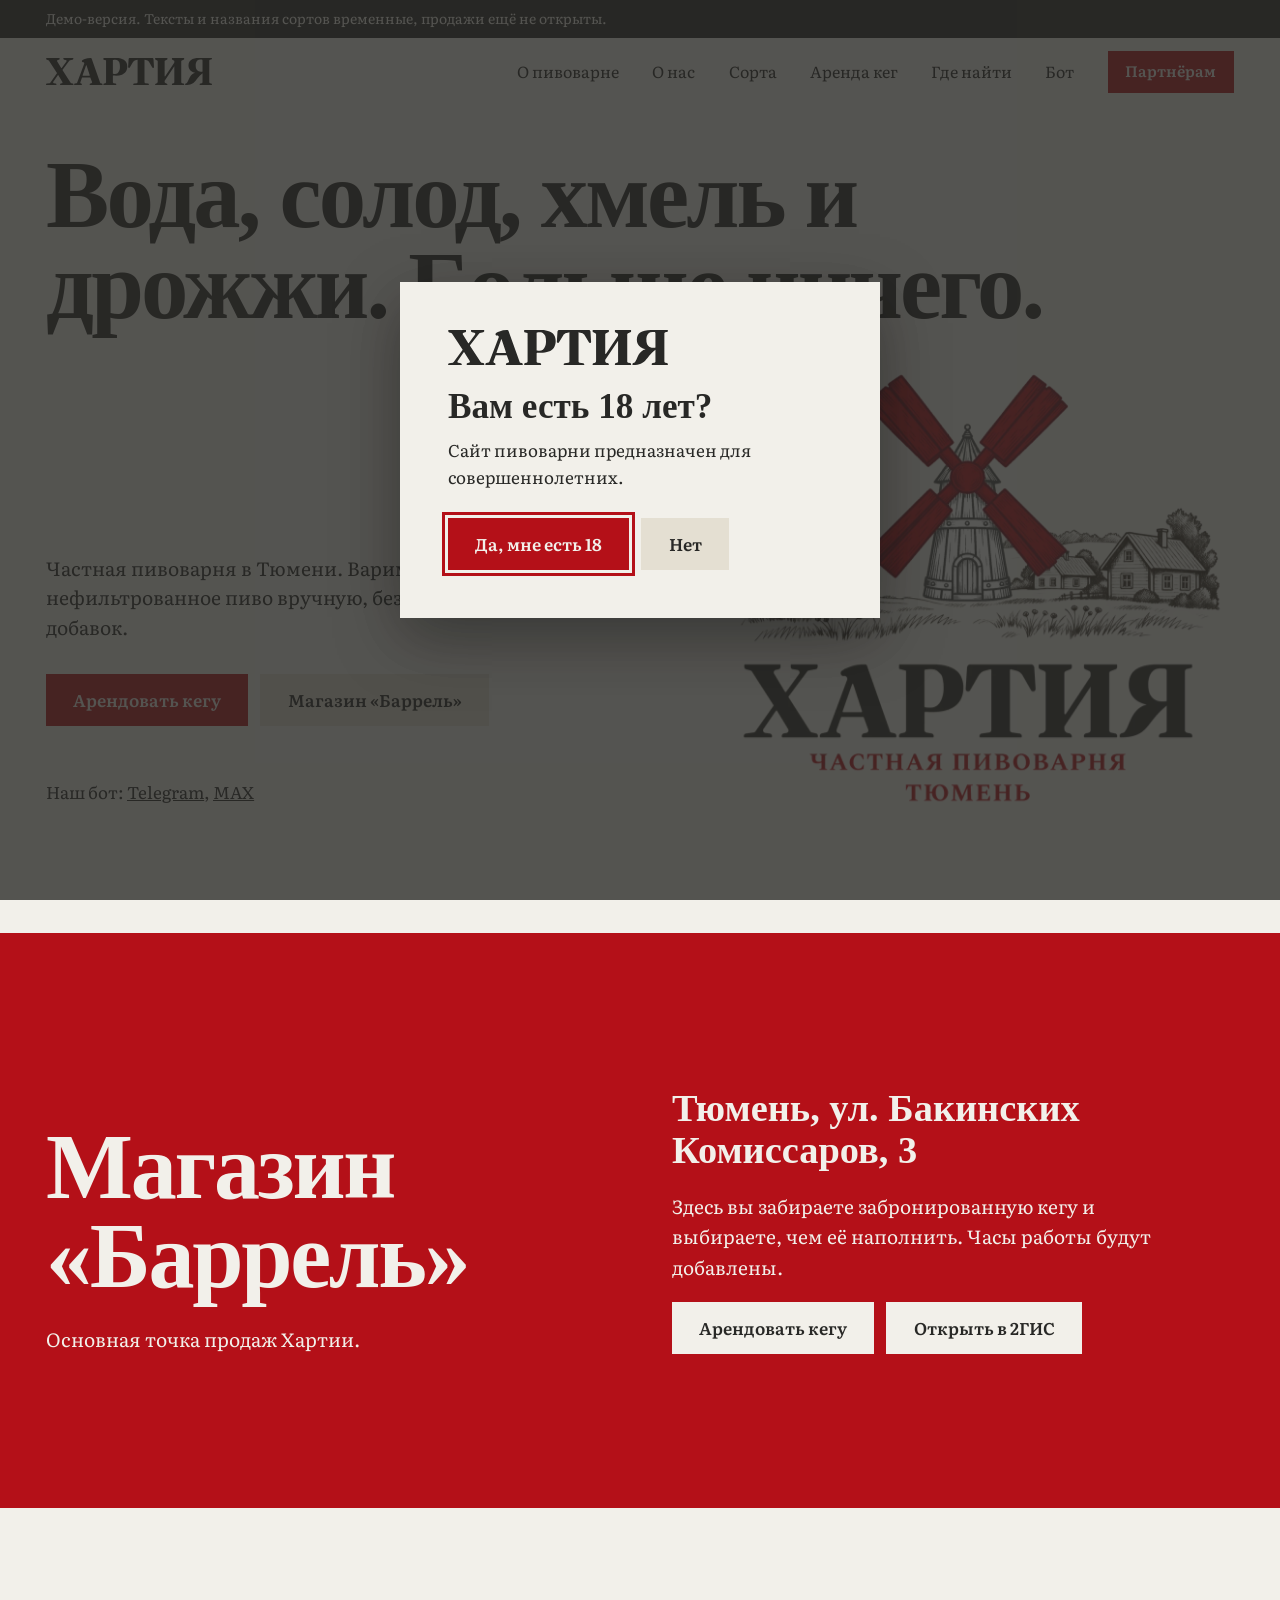
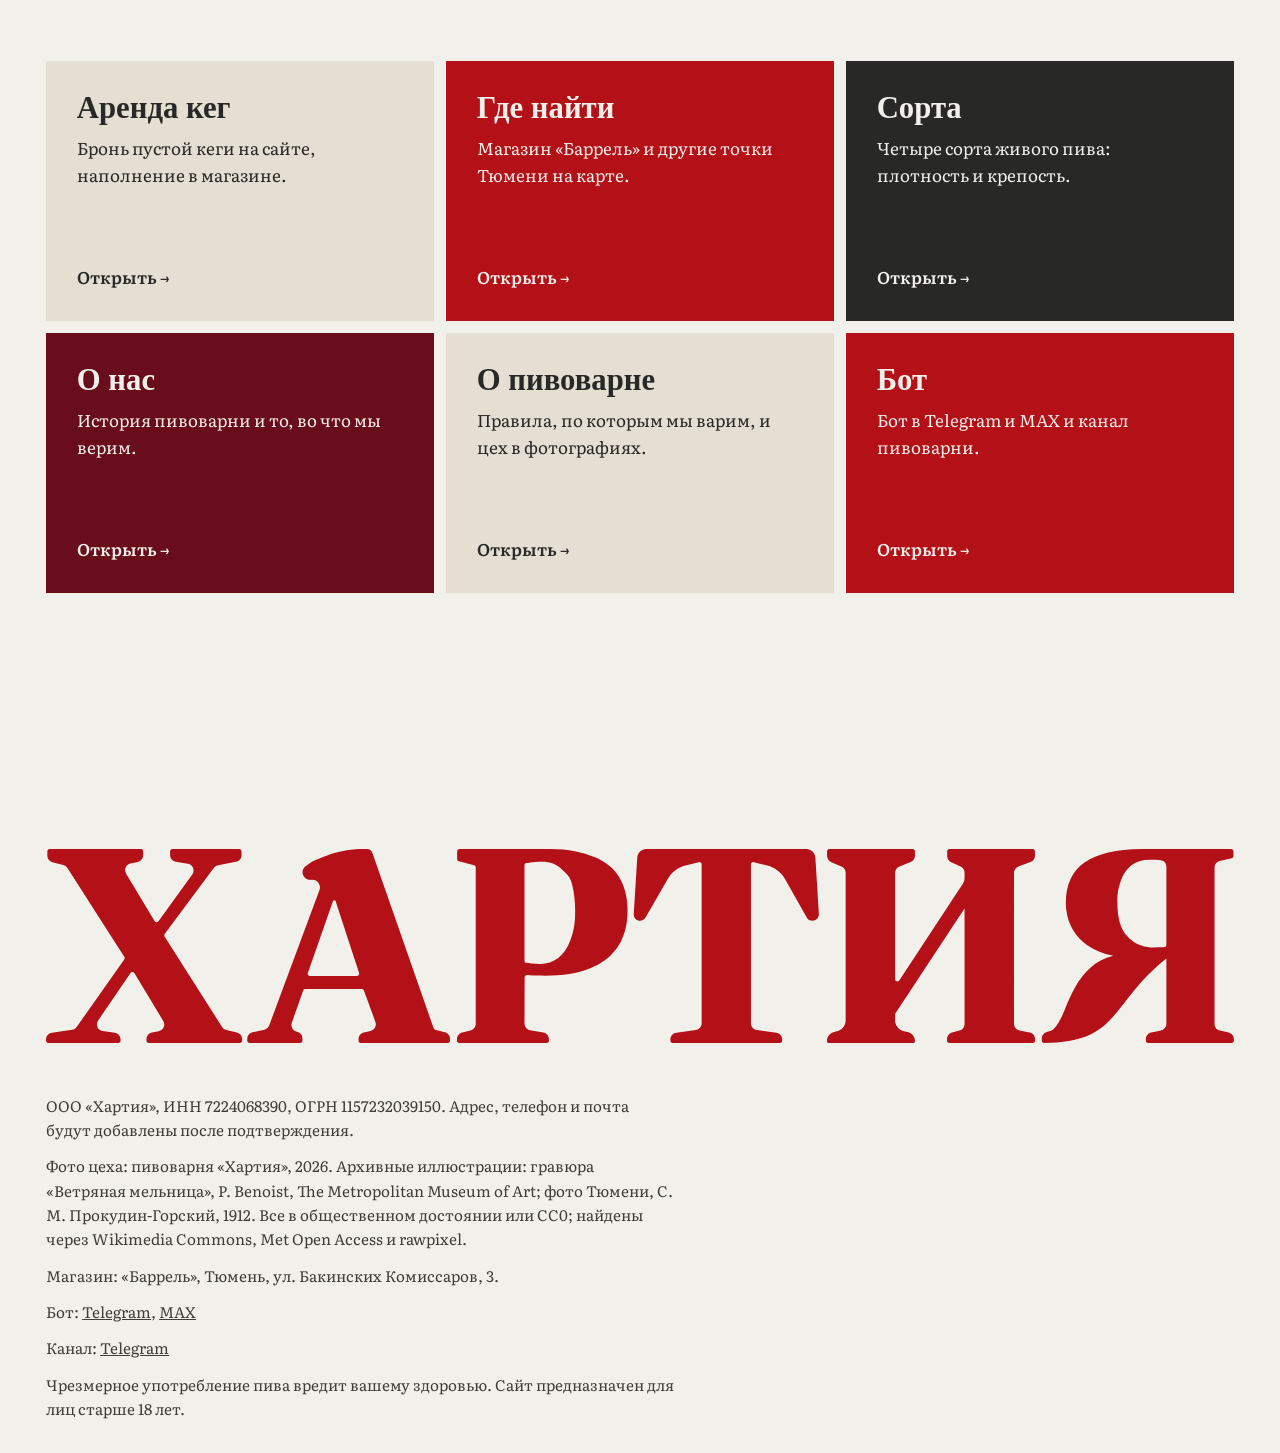
==== commit 5fc8ff96: "Обновление сайта: аренда пустых кег — выбор объёма/фитинга/ПВЗ, заявки в API бота, deep-link в мессе" ====
--- a/index.html
+++ b/index.html
@@ -1,757 +1,158 @@
-<!doctype html>
-<html lang="ru">
-<head>
-<meta charset="utf-8">
-<meta name="viewport" content="width=device-width,initial-scale=1,viewport-fit=cover">
-<title>Пивоварня Хартия, Тюмень: свежее нефильтрованное пиво</title>
-<meta name="description" content="Частная пивоварня «Хартия» в Тюмени, с 2015 года. Четыре сорта нефильтрованного пива из воды, солода, хмеля и дрожжей. Где найти свежее пиво.">
-<!-- ВАЖНО: пока сайт демо, он закрыт от поисковиков. При запуске заменить noindex,nofollow на index,follow (и в robots.txt убрать Disallow). -->
-<meta name="robots" content="noindex,nofollow">
-<meta name="theme-color" content="#F2F0EA">
-<link rel="icon" href="assets/favicon.png" type="image/png" sizes="256x256">
-<!-- При запуске добавить адрес сайта: <link rel="canonical" href="https://АДРЕС/"> и og:url, og:image (полный адрес картинки). -->
-<meta property="og:type" content="website">
-<meta property="og:locale" content="ru_RU">
-<meta property="og:site_name" content="Хартия">
-<meta property="og:title" content="Пивоварня Хартия, Тюмень: свежее нефильтрованное пиво">
-<meta property="og:description" content="Частная пивоварня в Тюмени. Вода, солод, хмель и дрожжи. Больше ничего.">
-<script type="application/ld+json">
-{
-  "@context": "https://schema.org",
-  "@type": "Brewery",
-  "name": "Хартия",
-  "legalName": "ООО «Хартия»",
-  "description": "Частная пивоварня в Тюмени. Нефильтрованное пиво из воды, солода, хмеля и дрожжей.",
-  "foundingDate": "2015",
-  "taxID": "7224068390",
-  "address": { "@type": "PostalAddress", "addressLocality": "Тюмень", "addressCountry": "RU" }
-}
-</script>
-<link rel="preconnect" href="https://fonts.googleapis.com">
-<link rel="preconnect" href="https://fonts.gstatic.com" crossorigin>
-<link rel="stylesheet" href="https://fonts.googleapis.com/css2?family=Literata:ital,wght@0,400;0,600;1,400&family=Old+Standard+TT:ital,wght@0,400;0,700;1,400&display=swap">
-<style>
-/*
-  Идея: «Хартия» значит «устав». Страница читается как устав пивоварни, а полосы
-  меняют цвет целиком, как разделы документа: бумага, красный знака, чернила
-  логотипа, тёмно-красный. Красный и тёмно-красный берутся из лопастей мельницы.
-  Цвета только из гайдбука. Линий, градиентов и теней покоя нет: разделы
-  отделяются сменой тона.
-*/
-:root {
-  --paper: #F2F0EA;      /* основной фон из гайдбука */
-  --sheet: #FAF8F3;      /* поля форм, лист */
-  --linen: #E4DFD2;      /* вторая ступень бумаги */
-  --ink: #282826;        /* чёрный логотипа */
-  --ink-soft: #3F3E39;   /* второстепенный текст на бумаге */
-  --red: #B41018;        /* красный лопастей */
-  --oxblood: #690C1B;    /* тёмно-красный */
-  --on-dark: #F2F0EA;    /* текст на цветных полосах */
-  --scrim: rgba(40, 40, 38, 0.78);
-  --font-display: 'Old Standard TT', 'Times New Roman', Georgia, serif;
-  --font-body: 'Literata', Georgia, 'Times New Roman', serif;
-  --gutter: clamp(16px, 3.6vw, 56px);
-  --section: clamp(88px, 12vw, 190px);
-  --ease: cubic-bezier(.2, .7, .2, 1);
-}
-
-*, *::before, *::after { box-sizing: border-box; }
-[hidden] { display: none !important; }
-html { scroll-behavior: smooth; scroll-padding-top: 72px; }
-body {
-  margin: 0; background: var(--paper); color: var(--ink);
-  font-family: var(--font-body); font-size: 1.0625rem; line-height: 1.6;
-  -webkit-text-size-adjust: 100%;
-}
-img { display: block; max-width: 100%; height: auto; }
-h1, h2, h3 { font-family: var(--font-display); font-weight: 700; margin: 0; text-wrap: balance; }
-p { margin: 0; }
-ul, ol { margin: 0; padding: 0; list-style: none; }
-a { color: inherit; }
-:focus-visible { outline: 3px solid var(--red); outline-offset: 3px; }
-.on-dark :focus-visible { outline-color: var(--on-dark); }
-
-.wrap { width: 100%; max-width: 1440px; margin-inline: auto; padding-inline: var(--gutter); }
-.field-band { padding-block: var(--section); }
-.on-red { background: var(--red); color: var(--on-dark); }
-.on-ink { background: var(--ink); color: var(--on-dark); }
-.on-oxblood { background: var(--oxblood); color: var(--on-dark); }
-.on-linen { background: var(--linen); }
-
-.h2 { font-size: clamp(2.5rem, 7.2vw, 7rem); line-height: 0.96; letter-spacing: -0.025em; }
-.lede { font-size: clamp(1.1rem, 1.5vw, 1.35rem); line-height: 1.55; max-width: 44ch; }
-
-/* Кнопки: плоские, квадратные */
-.btn {
-  display: inline-flex; align-items: center; justify-content: center;
-  min-height: 52px; padding: 0.7rem 1.7rem; border: 0; border-radius: 0;
-  background: var(--ink); color: var(--on-dark);
-  font: 600 1.0625rem/1.2 var(--font-body); text-decoration: none; cursor: pointer;
-  transition: background-color .2s var(--ease), color .2s var(--ease), transform .2s var(--ease);
-}
-.btn:hover { transform: translateY(-2px); }
-.btn:active { transform: translateY(1px); }
-.btn-red { background: var(--red); }
-.btn-red:hover { background: var(--oxblood); }
-.btn-quiet { background: var(--linen); color: var(--ink); }
-.btn-quiet:hover { background: var(--ink); color: var(--on-dark); }
-.on-dark .btn { background: var(--paper); color: var(--ink); }
-.on-dark .btn:hover { background: var(--ink); color: var(--on-dark); }
-.btn-sm { min-height: 42px; padding: 0.35rem 1.1rem; font-size: 0.95rem; }
-
-/* Пометка демо */
-.demo { background: var(--ink); color: var(--on-dark); font-size: 0.875rem; line-height: 1.4; padding-block: 9px; }
-
-/* Шапка: слово, ссылки, одно действие */
-.top { position: sticky; top: 0; z-index: 20; background: var(--paper); }
-.top-in { display: flex; align-items: center; justify-content: space-between; gap: 16px; min-height: 68px; }
-.brand img { width: clamp(124px, 13vw, 168px); height: auto; }
-.nav { display: flex; align-items: center; gap: clamp(16px, 2.6vw, 38px); }
-.nav a:not(.btn) { text-decoration: none; font-size: 1rem; padding-block: 8px; text-decoration-line: underline; text-decoration-color: transparent; text-decoration-thickness: 2px; text-underline-offset: 6px; transition: text-decoration-color .2s var(--ease); }
-.nav a:not(.btn):hover { text-decoration-color: currentColor; }
-@media (max-width: 720px) { .nav a:not(.btn) { display: none; } }
-
-/* Главный экран */
-.hero { padding-block: clamp(24px, 3.5vw, 56px) clamp(56px, 8vw, 120px); overflow: clip; }
-.hero h1 { font-size: clamp(1.5rem, 7.4vw, 7.6rem); line-height: 0.96; letter-spacing: -0.03em; }
-.hero-row { display: grid; gap: clamp(32px, 5vw, 72px); margin-top: clamp(12px, 1.5vw, 24px); align-items: end; }
-@media (min-width: 900px) { .hero-row { grid-template-columns: 1fr minmax(380px, 0.9fr); } }
-.hero-text { display: grid; gap: 2rem; justify-items: start; padding-bottom: clamp(0px, 2vw, 32px); }
-.actions { display: flex; flex-wrap: wrap; gap: 12px; }
-.hero-mill { justify-self: end; width: min(100%, 560px); will-change: transform; }
-.hero-mill img { width: 100%; }
-
-/* Хартия: красное поле, четыре статьи */
-.charter { display: grid; gap: clamp(40px, 7vw, 112px); }
-@media (min-width: 960px) { .charter { grid-template-columns: 5fr 6fr; align-items: start; } .charter-head { position: sticky; top: 110px; } }
-.charter-head .lede { margin-top: 1.75rem; }
-.articles { display: grid; gap: clamp(36px, 5vw, 64px); }
-.articles h3 { font-size: clamp(1.9rem, 3.6vw, 3.1rem); line-height: 1.05; letter-spacing: -0.015em; margin-bottom: 0.6rem; }
-.articles p { font-size: 1.1875rem; max-width: 40ch; }
-
-/* Картинки: архивные гравюры и снимки, квадратные, с подписью */
-.fig { margin: 0; }
-.fig img { width: 100%; height: 100%; object-fit: cover; }
-.fig figcaption { margin-top: 0.6rem; font-size: 0.9rem; line-height: 1.4; }
-.charter-head .fig { margin-top: clamp(32px, 4vw, 56px); max-width: 520px; }
-.charter-head .fig img { height: auto; }
-.on-dark .fig figcaption { color: var(--on-dark); }
-.partners-grid .fig { margin-top: clamp(32px, 4vw, 56px); max-width: 560px; }
-.partners-grid .fig img { height: auto; }
-.plates { margin-top: clamp(40px, 6vw, 88px); display: grid; gap: 12px; }
-@media (min-width: 900px) { .plates { grid-template-columns: 1fr 1.5fr; } }
-.plates .fig img { aspect-ratio: 4 / 3; }
-.plates .fig-wide img { aspect-ratio: auto; height: 100%; min-height: 240px; }
-@media (max-width: 899px) { .plates .fig-wide img { aspect-ratio: 16 / 9; height: auto; } }
-
-/* Производство */
-.prod-head { display: grid; gap: clamp(28px, 4vw, 56px); }
-@media (min-width: 960px) { .prod-head { grid-template-columns: 6fr 5fr; align-items: end; } }
-.prod-head .prose { display: grid; gap: 1rem; font-size: 1.1875rem; max-width: 50ch; }
-.steps-title { margin-top: clamp(56px, 8vw, 112px); font-family: var(--font-display); font-weight: 700; font-size: clamp(1.6rem, 2.6vw, 2.2rem); }
-.steps { margin-top: 1.5rem; display: grid; gap: 12px; }
-@media (min-width: 900px) { .steps { grid-template-columns: repeat(4, 1fr); } .steps li { min-height: 260px; } }
-.steps li { padding: clamp(22px, 2.4vw, 34px); display: grid; gap: 0.7rem; align-content: start; transition: transform .3s var(--ease); }
-.steps li:hover { transform: translateY(-6px); }
-.steps li:nth-child(1) { background: var(--linen); }
-.steps li:nth-child(2) { background: var(--red); color: var(--on-dark); }
-.steps li:nth-child(3) { background: var(--ink); color: var(--on-dark); }
-.steps li:nth-child(4) { background: var(--oxblood); color: var(--on-dark); }
-.steps h3 { font-size: clamp(1.6rem, 2.4vw, 2.1rem); line-height: 1.05; }
-
-/* Сорта: четыре строки, название, описание и цифры */
-.sorts-head { display: grid; gap: 1.5rem; }
-.sorts-head .lede { color: var(--on-dark); }
-.menu { margin-top: clamp(40px, 6vw, 80px); display: grid; gap: clamp(32px, 4vw, 48px); }
-.sort { display: grid; gap: 1.5rem 3rem; padding: clamp(24px, 3.5vw, 48px); background: #34342F; transition: background-color .3s var(--ease), transform .35s var(--ease); }
-.sort:nth-child(odd) { background: #2F2F2C; }
-.sort:hover { background: var(--oxblood); transform: translateX(clamp(4px, 1vw, 16px)); }
-@media (min-width: 1000px) { .sort { grid-template-columns: 5fr 4fr 3fr; align-items: start; } }
-.sort-name { font-size: clamp(2.4rem, 6vw, 5.8rem); line-height: 0.98; letter-spacing: -0.03em; }
-.sort-type { margin-top: 0.9rem; display: inline-block; background: var(--red); color: var(--on-dark); padding: 0.2rem 0.8rem; font-size: 1rem; }
-.sort-desc { font-size: 1.1875rem; max-width: 40ch; }
-.specs { margin: 0; display: grid; gap: 1rem; }
-.specs div { display: flex; align-items: baseline; justify-content: space-between; gap: 1rem; }
-.specs dt { font-size: 1rem; }
-.specs dd { margin: 0; font-family: var(--font-display); font-weight: 700; font-size: clamp(1.7rem, 2.4vw, 2.3rem); line-height: 1; white-space: nowrap; }
-.menu-note { margin-top: clamp(32px, 4vw, 56px); max-width: 56ch; font-size: 1.125rem; }
-
-/* Где найти свежее: карта 2ГИС и список точек */
-.where { display: grid; gap: clamp(28px, 5vw, 64px); }
-.where-head .lede { margin-top: 1.5rem; font-family: var(--font-display); font-weight: 700; font-size: clamp(1.4rem, 2.4vw, 2rem); line-height: 1.2; max-width: 28ch; }
-.where-body { --map-h: clamp(420px, 68vh, 640px); display: grid; gap: 12px; }
-@media (min-width: 960px) { .where-body { grid-template-columns: minmax(0, 1.7fr) minmax(320px, 1fr); align-items: start; } .panel { height: var(--map-h); overflow-y: auto; } }
-.map { height: var(--map-h); background: var(--paper); display: grid; place-items: center; padding: 24px; text-align: center; }
-.map[data-live] { padding: 0; display: block; }
-.panel { background: var(--paper); }
-.shops { display: grid; gap: 8px; padding: 8px; list-style: none; margin: 0; }
-.shops[hidden], .detail[hidden] { display: none; }
-.shop { display: grid; gap: 0.15rem; width: 100%; padding: 16px 18px; border: 0; background: var(--sheet); color: var(--ink); text-align: left; font: inherit; cursor: pointer; transition: background-color .2s var(--ease), color .2s var(--ease); }
-.shop:hover { background: var(--red); color: var(--on-dark); }
-.shop .s-name { font-family: var(--font-display); font-weight: 700; font-size: 1.35rem; line-height: 1.1; }
-.detail { padding: clamp(20px, 2.4vw, 32px); display: grid; gap: 0.9rem; align-content: start; }
-.detail .back { justify-self: start; border: 0; background: var(--linen); color: var(--ink); min-height: 40px; padding: 0.4rem 1rem; font: 600 0.95rem/1.2 var(--font-body); cursor: pointer; }
-.detail .back:hover { background: var(--ink); color: var(--on-dark); }
-.detail h3 { font-size: clamp(1.8rem, 2.6vw, 2.4rem); line-height: 1.05; }
-.detail dl { margin: 0; display: grid; gap: 0.9rem; }
-.detail dt { font-weight: 600; }
-.detail dd { margin: 0.1rem 0 0; font-size: 1.1rem; }
-.detail .btn { justify-self: start; }
-.where-note { max-width: 62ch; font-size: 1rem; }
-
-/* Бот */
-.bot-grid { display: grid; gap: clamp(40px, 6vw, 96px); }
-@media (min-width: 960px) { .bot-grid { grid-template-columns: 1.15fr 0.85fr; align-items: start; } }
-.bot-copy .prose { margin-top: 1.75rem; display: grid; gap: 1rem; font-size: 1.1875rem; max-width: 46ch; }
-.later { margin-top: 1rem; display: grid; gap: 0.5rem; font-size: 1.1875rem; }
-.later li { padding-left: 1.5rem; position: relative; }
-.later li::before { content: ""; position: absolute; left: 0; top: 0.72em; width: 0.7rem; height: 0.7rem; background: var(--red); }
-.form-title { font-family: var(--font-display); font-weight: 700; font-size: clamp(1.6rem, 2.6vw, 2.2rem); margin-top: clamp(40px, 5vw, 64px); }
-.phone { width: 100%; max-width: 400px; justify-self: center; background: var(--ink); border-radius: 30px; padding: 10px; transition: transform .4s var(--ease); }
-.phone:hover { transform: rotate(-1deg) translateY(-4px); }
-.phone-inner { background: var(--sheet); border-radius: 22px; overflow: hidden; }
-.phone-head { background: var(--red); color: var(--on-dark); padding: 14px 18px; display: flex; justify-content: space-between; gap: 12px; font-size: 0.9rem; }
-.phone-head strong { font-family: var(--font-display); font-size: 1.2rem; letter-spacing: 0.04em; }
-.chat { display: flex; flex-direction: column; gap: 10px; padding: 16px; min-height: 300px; max-height: 360px; overflow-y: auto; }
-.msg { max-width: 88%; padding: 0.6rem 0.9rem; border-radius: 16px; font-size: 0.95rem; line-height: 1.45; overflow-wrap: anywhere; animation: pop .3s var(--ease); }
-.msg-bot { align-self: flex-start; background: var(--linen); border-bottom-left-radius: 4px; }
-.msg-me { align-self: flex-end; background: var(--red); color: var(--on-dark); border-bottom-right-radius: 4px; }
-@keyframes pop { from { opacity: 0; transform: translateY(8px); } to { opacity: 1; transform: none; } }
-.quick { display: grid; grid-template-columns: 1fr 1fr; gap: 8px; padding: 12px; background: var(--paper); }
-.q { min-height: 46px; padding: 6px 8px; font: 600 0.9rem/1.2 var(--font-body); color: var(--ink); background: var(--linen); border: 0; border-radius: 10px; cursor: pointer; transition: background-color .2s var(--ease), color .2s var(--ease), transform .15s var(--ease); }
-.q:hover { background: var(--ink); color: var(--on-dark); }
-.q:active { transform: scale(.97); }
-.q[disabled] { color: var(--ink-soft); background: var(--paper); cursor: not-allowed; opacity: .75; }
-
-/* Формы: поля могут иметь рамку */
-.form { margin-top: 1.75rem; max-width: 540px; }
-.field { display: grid; gap: 0.4rem; margin-bottom: 1.1rem; }
-.field label { font-weight: 600; font-size: 1rem; }
-.field input, .field textarea {
-  width: 100%; min-height: 52px; padding: 0.7rem 0.9rem; font: inherit; color: var(--ink);
-  background: var(--sheet); border: 2px solid transparent; border-radius: 0;
-  transition: border-color .2s var(--ease);
-}
-.field input:focus, .field textarea:focus { outline: none; border-color: var(--red); }
-.on-dark .field input:focus, .on-dark .field textarea:focus { border-color: var(--on-dark); }
-.field textarea { min-height: 110px; resize: vertical; }
-.consent { display: flex; align-items: flex-start; gap: 0.7rem; font-size: 0.95rem; line-height: 1.45; margin-bottom: 1.3rem; }
-.consent input { flex: none; width: 22px; height: 22px; margin-top: 0.1rem; accent-color: var(--red); }
-.on-dark .consent input { accent-color: var(--paper); }
-.form-status { margin-top: 1rem; font-weight: 600; min-height: 1.6em; }
-
-/* Партнёрам */
-.partners-grid { display: grid; gap: clamp(36px, 6vw, 96px); }
-@media (min-width: 960px) { .partners-grid { grid-template-columns: 6fr 5fr; align-items: start; } }
-.partners-grid .lede { margin-top: 1.75rem; color: var(--on-dark); }
-.partners-grid .form { margin-top: 0; }
-
-/* Подвал: имя возвращается во всю ширину */
-.foot { padding-block: clamp(56px, 8vw, 120px) 32px; overflow: clip; }
-.foot-word img { width: 100%; height: auto; }
-.foot-notes { margin-top: clamp(32px, 4vw, 56px); display: grid; gap: 12px; }
-.foot-notes p { font-size: 0.95rem; color: var(--ink-soft); max-width: 70ch; }
-
-/* Проверка возраста */
-.gate { position: fixed; inset: 0; z-index: 100; display: grid; place-items: center; padding: 16px; background: var(--scrim); overflow-y: auto; }
-.gate-card { width: 100%; max-width: 480px; background: var(--paper); padding: clamp(28px, 5vw, 48px); box-shadow: 0 20px 60px rgba(0,0,0,.35); /* taste-skill-ignore: диалог — настоящий оверлей */ }
-.gate-card img { width: min(100%, 220px); margin-bottom: 1.5rem; }
-.gate-card h2 { font-size: 2.2rem; line-height: 1.05; margin-bottom: 0.6rem; }
-.gate-actions { display: flex; flex-wrap: wrap; gap: 12px; margin-top: 1.75rem; }
-
-/* Появление: только при включённом скрипте, контент не прячется без него */
-.js .rv { opacity: 0; transform: translateY(26px); transition: opacity .8s var(--ease), transform .8s var(--ease); transition-delay: calc(var(--i, 0) * 80ms); }
-.js .rv.in { opacity: 1; transform: none; }
-
-@media (prefers-reduced-motion: reduce) {
-  html { scroll-behavior: auto; }
-  .js .rv { opacity: 1; transform: none; transition: none; }
-  .btn:hover, .steps li:hover, .menu li:hover, .phone:hover { transform: none; }
-  .hero-mill { transform: none !important; }
-  .msg { animation: none; }
-}
-</style>
-</head>
-<body>
-<!--
-  КАК РЕДАКТИРОВАТЬ
-  1. Названия сортов: найдите <ul class="menu"> ниже: название в <h3 class="sort-name">, описание в .sort-desc, цифры в .specs.
-     Бот в демо подхватывает названия оттуда сам.
-  2. Режимы: в самом низу файла, в скрипте, есть DEMO (пометки и текст «заявка не отправляется»)
-     и AGE_GATE (проверка 18+).
-  3. Блок «Сорта» и упоминания предзаказа и клуба в блоке «Бот» стоит показать юристу до запуска.
-     Блок можно скрыть целиком: добавьте атрибут hidden к <section id="sorta">.
-  4. Тексты, которые нужно подтвердить у владельца, помечены «ПРОВЕРИТЬ».
-  5. Прежняя версия страницы сохранена в index.v1-backup.html.
--->
-<script>document.documentElement.classList.add('js');</script>
-<div id="page">
-
-<div class="demo"><div class="wrap">Демо-версия. Тексты и названия сортов временные, продажи ещё не открыты.</div></div>
-
-<header class="top">
-  <div class="wrap top-in">
-    <a class="brand" href="#top" aria-label="Хартия, в начало страницы"><img src="assets/hartia-nadpis-dark.svg" alt="Хартия" width="1051" height="171"></a>
-    <nav class="nav" aria-label="Разделы сайта">
-      <a href="#hartia">Хартия</a>
-      <a href="#proizvodstvo">Производство</a>
-      <a href="#sorta">Сорта</a>
-      <a href="#gde">Где купить</a>
-      <a href="#bot">Бот</a>
-      <a href="https://t.me/hartiya72" target="_blank" rel="noopener">Канал</a>
-      <a class="btn btn-red btn-sm" href="#partners">Партнёрам</a>
-    </nav>
-  </div>
-</header>
-
-<main id="main">
-
-<section class="hero" id="top">
-  <div class="wrap">
-    <h1 class="rv">Вода, солод, хмель и дрожжи. Больше ничего.</h1>
-    <div class="hero-row">
-      <div class="hero-text">
-        <!-- ПРОВЕРИТЬ: «вручную», «нефильтрованное», «без вкусовых добавок» (со слов владельца) -->
-        <p class="lede rv" style="--i:1">Частная пивоварня в Тюмени. Варим нефильтрованное пиво вручную, без вкусовых добавок.</p>
-        <div class="actions rv" style="--i:2">
-          <a class="btn btn-red" href="#bot">Узнать об открытии</a>
-          <a class="btn btn-quiet" href="#partners">Для баров и магазинов</a>
-        </div>
-        <p class="rv" style="--i:3;margin-top:1.25rem">Наш бот: <a href="https://t.me/hatriya72_bot" target="_blank" rel="noopener"><u>Telegram</u></a>, <a href="https://max.ru/se13813547_1_bot" target="_blank" rel="noopener"><u>MAX</u></a></p>
-      </div>
-      <div class="hero-mill rv" style="--i:2" id="mill">
-        <img src="assets/hartia-vertical-mill-landscape.webp" alt="Хартия. Частная пивоварня, Тюмень: красная мельница среди полей" width="1100" height="990">
-      </div>
-    </div>
-  </div>
-</section>
-
-<section class="field-band on-red on-dark" id="hartia">
-  <div class="wrap charter">
-    <div class="charter-head">
-      <h2 class="h2 rv">Хартия пивоварни</h2>
-      <p class="lede rv" style="--i:1">Название обязывает. Вот четыре правила, по которым мы варим.</p>
-      <figure class="fig rv" style="--i:2">
-        <img src="assets/view-of-a-windmill.webp" width="1200" height="621" alt="Старая гравюра: ветряная мельница на холме и городок вдали">
-        <figcaption>Ветряная мельница, гравюра XVIII века. Архивная иллюстрация.</figcaption>
-      </figure>
-    </div>
-    <!-- ПРОВЕРИТЬ: все четыре статьи со слов владельца -->
-    <ol class="articles">
-      <li class="rv"><h3>Состав</h3><p>В пиво идут вода, солод, хмель и дрожжи. Вкусовых добавок в нём нет.</p></li>
-      <li class="rv"><h3>Ручная работа</h3><p>Основные операции на варке выполняет пивовар. Автоматики у нас минимум.</p></li>
-      <li class="rv"><h3>Живое пиво</h3><p>Мы не фильтруем пиво, поэтому оно может быть слегка мутным. Так задумано.</p></li>
-      <li class="rv"><h3>Свежесть</h3><p>Варим небольшими партиями и стараемся, чтобы пиво быстро доходило до вас.</p></li>
-    </ol>
-  </div>
-</section>
-
-<section class="field-band" id="proizvodstvo">
-  <div class="wrap">
-    <div class="prod-head">
-      <h2 class="h2 rv">От зерна до кружки</h2>
-      <div class="prose rv" style="--i:1">
-        <p>Мельница на нашем знаке напоминает о зерне. Из зерна в деревнях делали и хлеб, и пиво. Состав простой, а ждать приходится долго.</p>
-        <p>Мы не торопим процесс и показываем его без прикрас.</p>
-        <!-- ПРОВЕРИТЬ: пересказ раздела «О пивоварне» из документа владельца -->
-        <p>Пивоварня основана в 2015 году. Мы хотим, чтобы тюменцы пили по-настоящему свежее пиво: между ёмкостью на пивоварне и вашей кружкой проходит как можно меньше времени.</p>
-      </div>
-    </div>
-    <!-- Временные архивные картинки. ПОДМЕНИТЬ своими фотографиями варочного цеха -->
-    <div class="plates">
-      <figure class="fig rv">
-        <img src="assets/interior-exterior-working-brewhouse-engraving.webp" width="1000" height="788" alt="Старая гравюра: пивоварня изнутри, чан, бочка и три работника">
-        <figcaption>Пивоварня, гравюра 1747 года. Архивная иллюстрация.</figcaption>
-      </figure>
-      <figure class="fig fig-wide rv" style="--i:1">
-        <img src="assets/hop-picking-lccn2003681572.webp" width="1400" height="960" alt="Цветная литография: сбор хмеля, люди среди высоких хмельников, телега с мешками">
-        <figcaption>Сбор хмеля, литография 1857 года. Архивная иллюстрация.</figcaption>
-      </figure>
-    </div>
-    <p class="steps-title rv">Как варится наше пиво</p>
-    <!-- ПРОВЕРИТЬ: этапы описаны в общем виде, уточнить под реальный процесс -->
-    <ol class="steps">
-      <li class="rv"><h3>Солод и вода</h3><p>Берём солод, измельчаем и смешиваем с горячей водой.</p></li>
-      <li class="rv" style="--i:1"><h3>Варка</h3><p>Полученное сусло варим с хмелем.</p></li>
-      <li class="rv" style="--i:2"><h3>Брожение</h3><p>Охлаждаем сусло, добавляем дрожжи и даём пиву побродить и отстояться.</p></li>
-      <li class="rv" style="--i:3"><h3>Розлив</h3><p>Готовое пиво разливаем.</p></li>
-    </ol>
-  </div>
-</section>
-
-<!-- ПРОВЕРИТЬ С ЮРИСТОМ: названия сортов и их описания в интернете могут считаться рекламой пива -->
-<section class="field-band on-ink on-dark" id="sorta">
-  <div class="wrap">
-    <div class="sorts-head">
-      <h2 class="h2 rv">Сорта</h2>
-      <p class="lede rv" style="--i:1">Четыре сорта живого нефильтрованного пива.</p>
-    </div>
-    <!-- Описания и цифры из документа владельца (Документ 47.pdf), опечатки исправлены. ПРОВЕРИТЬ С ЮРИСТОМ перед запуском -->
-    <ul class="menu">
-      <li class="sort rv">
-        <div><h3 class="sort-name">Слободское</h3><p class="sort-type">лагер</p></div>
-        <p class="sort-desc">Светлое нефильтрованное (живое) пиво с умеренной горчинкой и приятным солодовым ароматом. Сварено по традиционной технологии из качественного светлого солода. Осветление достигается естественным образом.</p>
-        <dl class="specs">
-          <div><dt>Плотность, Plato</dt><dd>11</dd></div>
-          <div><dt>Горечь, IBU</dt><dd>18</dd></div>
-          <div><dt>Алкоголь, %</dt><dd>4,0</dd></div>
-        </dl>
-      </li>
-      <li class="sort rv">
-        <div><h3 class="sort-name">Стольное</h3><p class="sort-type">лагер</p></div>
-        <p class="sort-desc">Светлое нефильтрованное (живое) пиво. Минимум горечи делает его мягким. Приятный солодовый аромат и продолжительное послевкусие.</p>
-        <dl class="specs">
-          <div><dt>Плотность, Plato</dt><dd>11,5</dd></div>
-          <div><dt>Горечь, IBU</dt><dd>10</dd></div>
-          <div><dt>Алкоголь, %</dt><dd>4,2</dd></div>
-        </dl>
-      </li>
-      <li class="sort rv">
-        <div><h3 class="sort-name">Чешское</h3><p class="sort-type">лагер</p></div>
-        <p class="sort-desc">Полутёмное, насыщенное, ароматное нефильтрованное (живое) пиво. Приятный хлебный аромат карамельного солода и продолжительное послевкусие.</p>
-        <dl class="specs">
-          <div><dt>Плотность, Plato</dt><dd>11,5</dd></div>
-          <div><dt>Горечь, IBU</dt><dd>20</dd></div>
-          <div><dt>Алкоголь, %</dt><dd>4,2</dd></div>
-        </dl>
-      </li>
-      <li class="sort rv">
-        <div><h3 class="sort-name">Жигулевское То Самое</h3><p class="sort-type">лагер</p></div>
-        <p class="sort-desc">Классический лагер на венском солоде и чувашском хмеле. Приятный хмелевой аромат и продолжительное послевкусие.</p>
-        <dl class="specs">
-          <div><dt>Плотность, Plato</dt><dd>10,5</dd></div>
-          <div><dt>Горечь, IBU</dt><dd>20</dd></div>
-          <div><dt>Алкоголь, %</dt><dd>3,8</dd></div>
-        </dl>
-      </li>
-    </ul>
-    <p class="menu-note rv">Продажи ещё не открыты. Объём и места продажи появятся перед запуском.</p>
-  </div>
-</section>
-
-<section class="field-band on-linen" id="gde">
-  <div class="wrap where">
-    <div class="where-head">
-      <h2 class="h2 rv">Где найти свежее</h2>
-      <p class="lede rv" style="--i:1">Утром в пивоварне, вечером в стакане.</p>
-    </div>
-    <div class="where-body">
-      <!-- Карта 2ГИС подключается ключом DGIS_KEY в скрипте внизу. Без ключа или без WebGL показывается только панель. -->
-      <div class="map rv" id="map" role="region" aria-label="Карта точек, где есть свежее пиво">Карта 2ГИС не загрузилась. Точки показаны в списке справа.</div>
-      <aside class="panel rv" id="panel" aria-live="polite">
-        <ul class="shops" id="shops"></ul>
-        <div class="detail" id="detail" hidden>
-          <button type="button" class="back" id="back">← Все точки</button>
-          <h3 id="d-name"></h3>
-          <dl>
-            <div><dt>Вид заведения</dt><dd id="d-kind"></dd></div>
-            <div><dt>Адрес</dt><dd id="d-addr"></dd></div>
-            <div><dt>Ассортимент</dt><dd id="d-assort"></dd></div>
-          </dl>
-          <a class="btn btn-red" id="d-link" target="_blank" rel="noopener">Открыть в 2ГИС</a>
-        </div>
-      </aside>
-    </div>
-    <p class="where-note rv">Мы показываем только те точки, где пиво всегда свежее. Список ведёт сама пивоварня: точки добавляются и убираются.</p>
-  </div>
-</section>
-
-<section class="field-band" id="bot">
-  <div class="wrap bot-grid">
-    <div class="bot-copy">
-      <h2 class="h2 rv">Бот в Telegram и MAX</h2>
-      <div class="prose rv" style="--i:1">
-        <p>Пока бот рассказывает о пивоварне, показывает сорта и принимает заявки. Нажимайте кнопки в окне бота, чтобы увидеть, как это работает.</p>
-        <p>Позже в нём появятся:</p>
-      </div>
-      <div class="actions rv" style="--i:1">
-        <a class="btn btn-red" href="https://t.me/hatriya72_bot" target="_blank" rel="noopener">Открыть бота в Telegram</a>
-        <a class="btn btn-quiet" href="https://max.ru/se13813547_1_bot" target="_blank" rel="noopener">Открыть бота в MAX</a>
-      </div>
-      <!-- ПРОВЕРИТЬ С ЮРИСТОМ: предзаказ и рассылки о новых варках -->
-      <ul class="later rv" style="--i:2">
-        <li>предзаказ на самовывоз;</li>
-        <li>клуб друзей пивоварни с новостями.</li>
-      </ul>
-      <p class="form-title rv">Сообщить об открытии</p>
-      <form class="form rv" id="waitlist" data-demo>
-        <div class="field">
-          <label for="wl-contact">Телефон или Telegram</label>
-          <input id="wl-contact" name="contact" type="text" autocomplete="off" required>
-        </div>
-        <div class="consent">
-          <input id="wl-consent" name="consent" type="checkbox" required>
-          <label for="wl-consent">Даю согласие на обработку персональных данных</label>
-        </div>
-        <button class="btn btn-red" type="submit">Записаться в список</button>
-        <p class="form-status" role="status" aria-live="polite"></p>
-      </form>
-    </div>
-
-    <div class="phone rv" aria-label="Демонстрация бота">
-      <div class="phone-inner">
-        <div class="phone-head"><strong>Хартия</strong><span>бот, демо</span></div>
-        <div class="chat" id="chat" aria-live="polite">
-          <div class="msg msg-bot">Здравствуйте! Это бот частной пивоварни Хартия из Тюмени. Выберите раздел.</div>
-        </div>
-        <div class="quick">
-          <button class="q" type="button" data-q="about">О пивоварне</button>
-          <button class="q" type="button" data-q="sorts">Сорта</button>
-          <button class="q" type="button" data-q="partner">Для баров и магазинов</button>
-          <button class="q" type="button" data-q="wait">Узнать об открытии</button>
-          <button class="q" type="button" disabled>Предзаказ, скоро</button>
-          <button class="q" type="button" disabled>Клуб друзей, скоро</button>
-        </div>
-      </div>
-    </div>
-  </div>
-</section>
-
-<section class="field-band on-oxblood on-dark" id="partners">
-  <div class="wrap partners-grid">
-    <div>
-      <h2 class="h2 rv">Для баров и магазинов</h2>
-      <p class="lede rv" style="--i:1">Хотите, чтобы Хартия была у вас в меню или на полке? Оставьте заявку, мы работаем с барами, ресторанами и магазинами. Расскажем о сортах и условиях поставки.</p>
-      <figure class="fig rv" style="--i:2">
-        <img src="assets/tyumen-prokudin-gorsky-1912.webp" width="1000" height="943" alt="Цветной снимок 1912 года: пассажирский пароход у берега реки в Тюмени">
-        <figcaption>Тюмень, 1912 год. Фото Сергея Прокудина-Горского, общественное достояние.</figcaption>
-      </figure>
-    </div>
-    <form class="form rv" id="partner-form" data-demo>
-      <div class="field">
-        <label for="p-org">Название заведения или магазина</label>
-        <input id="p-org" name="org" type="text" autocomplete="organization" required>
-      </div>
-      <div class="field">
-        <label for="p-name">Контактное лицо</label>
-        <input id="p-name" name="name" type="text" autocomplete="name" required>
-      </div>
-      <div class="field">
-        <label for="p-contact">Телефон или Telegram</label>
-        <input id="p-contact" name="contact" type="text" autocomplete="off" required>
-      </div>
-      <div class="field">
-        <label for="p-msg">Комментарий</label>
-        <textarea id="p-msg" name="msg"></textarea>
-      </div>
-      <div class="consent">
-        <input id="p-consent" name="consent" type="checkbox" required>
-        <label for="p-consent">Даю согласие на обработку персональных данных</label>
-      </div>
-      <button class="btn" type="submit">Отправить заявку</button>
-      <p class="form-status" role="status" aria-live="polite"></p>
-    </form>
-  </div>
-</section>
-
-</main>
-
-<footer class="foot">
-  <div class="wrap">
-    <div class="foot-word rv"><img src="assets/hartia-nadpis-red.svg" alt="Хартия. Частная пивоварня, Тюмень" width="1051" height="171"></div>
-    <div class="foot-notes">
-      <!-- Реквизиты организации добавить перед запуском -->
-      <!-- ПРОВЕРИТЬ: адрес (улица в файле реквизитов читается плохо), телефон и почту подтвердить у владельца. Банковские реквизиты на сайт не выносим. -->
-      <p>ООО «Хартия», ИНН 7224068390, ОГРН 1157232039150. Адрес, телефон и почта будут добавлены после подтверждения.</p>
-      <p>Архивные иллюстрации: гравюра пивоварни (1747), литография «Сбор хмеля» (1857), Popular Graphic Arts, Библиотека Конгресса; гравюра «Ветряная мельница», P. Benoist, The Metropolitan Museum of Art; фото Тюмени, С. М. Прокудин-Горский, 1912. Все в общественном достоянии или CC0; найдены через Wikimedia Commons, Met Open Access и rawpixel.</p>
-      <p>Бот: <a href="https://t.me/hatriya72_bot" target="_blank" rel="noopener">Telegram</a>, <a href="https://max.ru/se13813547_1_bot" target="_blank" rel="noopener">MAX</a></p>
-      <p>Канал: <a href="https://t.me/hartiya72" target="_blank" rel="noopener">Telegram</a></p>
-      <p>Чрезмерное употребление пива вредит вашему здоровью. Сайт предназначен для лиц старше 18 лет.</p>
-    </div>
-  </div>
-</footer>
-
-</div>
-
-<div class="gate" id="gate" hidden role="dialog" aria-modal="true" aria-labelledby="gate-title">
-  <div class="gate-card">
-    <img src="assets/hartia-nadpis-dark.svg" alt="Хартия">
-    <div id="gate-ask">
-      <h2 id="gate-title">Вам есть 18 лет?</h2>
-      <p>Сайт пивоварни предназначен для совершеннолетних.</p>
-      <div class="gate-actions">
-        <button class="btn btn-red" type="button" id="gate-yes">Да, мне есть 18</button>
-        <button class="btn btn-quiet" type="button" id="gate-no">Нет</button>
-      </div>
-    </div>
-    <div id="gate-denied" hidden>
-      <h2>Сайт доступен с 18 лет</h2>
-      <p>Приходите, когда вам исполнится 18.</p>
-    </div>
-  </div>
-</div>
-
-<script>
-(function () {
-  // Режимы. DEMO: формы ничего не отправляют. AGE_GATE: окно проверки возраста.
-  var DEMO = true;
-  var AGE_GATE = true;
-
-  var page = document.getElementById('page');
-  var gate = document.getElementById('gate');
-
-  function wasConfirmed() { try { return localStorage.getItem('hartia-18') === '1'; } catch (e) { return false; } }
-  function remember() { try { localStorage.setItem('hartia-18', '1'); } catch (e) {} }
-
-  function closeGate() {
-    gate.hidden = true;
-    page.inert = false;
-    document.body.style.overflow = '';
-  }
-  if (AGE_GATE && !wasConfirmed() && !/[?&]nogate/.test(location.search)) {
-    gate.hidden = false;
-    page.inert = true;
-    document.body.style.overflow = 'hidden';
-    document.getElementById('gate-yes').focus();
-  }
-  document.getElementById('gate-yes').addEventListener('click', function () { remember(); closeGate(); });
-  document.getElementById('gate-no').addEventListener('click', function () {
-    document.getElementById('gate-ask').hidden = true;
-    document.getElementById('gate-denied').hidden = false;
-  });
-
-  // Появление блоков при прокрутке. Без скрипта всё видно сразу.
-  var rv = document.querySelectorAll('.rv');
-  if ('IntersectionObserver' in window) {
-    var io = new IntersectionObserver(function (entries) {
-      entries.forEach(function (e) {
-        if (e.isIntersecting) { e.target.classList.add('in'); io.unobserve(e.target); }
-      });
-    }, { threshold: 0.12, rootMargin: '0px 0px -6% 0px' });
-    Array.prototype.forEach.call(rv, function (n) { io.observe(n); });
-  } else {
-    Array.prototype.forEach.call(rv, function (n) { n.classList.add('in'); });
-  }
-
-  // Мельница на главном экране медленно уходит вверх при прокрутке
-  var mill = document.getElementById('mill');
-  var calm = window.matchMedia && window.matchMedia('(prefers-reduced-motion: reduce)').matches;
-  if (mill && !calm) {
-    var ticking = false;
-    window.addEventListener('scroll', function () {
-      if (ticking) return;
-      ticking = true;
-      requestAnimationFrame(function () {
-        var y = Math.min(window.scrollY, 900);
-        mill.firstElementChild.style.transform = 'translateY(' + (-y * 0.08).toFixed(1) + 'px)';
-        ticking = false;
-      });
-    }, { passive: true });
-  }
-
-
-  // Точки продажи ведёт сама пивоварня: показываем только те, где пиво всегда свежее. Точки только добавляются и убираются.
-  // Названия, адреса и координаты взяты из карточек 2ГИС. ll: [широта, долгота]. kind: вид заведения из 2ГИС.
-  // assortment: список сортов, которые есть в этой точке. Пока владелец не прислал, показывается «уточняется».
-  // Tmn beer: в 2ГИС это заведение значится как «БТ крафт»; уточнить у владельца, как называть.
-  // Barrel (Бакинских Комиссаров, 3) владелец планирует сделать своим магазином: пока в 2ГИС это бар.
-  var DGIS_KEY = 'e0611ca9-d6da-4a08-a146-e7b1ad6a1213'; // демо-ключ MapGL API 2ГИС, создан 29.10.2026 и действует 1 месяц (до 29.11.2026). Заменить на рабочий ключ.
-  var SHOPS = [
-    { name: 'Tmn beer (БТ крафт)', kind: 'магазин ремесленных напитков', addr: 'Тюмень, ул. Льва Толстого, 64', ll: [57.166323, 65.491643], assortment: null },
-    { name: 'Все свои', kind: 'магазин разливных напитков', addr: 'Тюмень, ул. Болотникова, 26', ll: [57.16107, 65.496714], assortment: null },
-    { name: 'Barrel', kind: 'бар', addr: 'Тюмень, ул. Бакинских Комиссаров, 3', ll: [57.162903, 65.480476], assortment: null },
-    { name: 'Пивзаправка', kind: 'магазин разливного пива', addr: 'Тюмень, Московский тракт, 143 к4', ll: [57.131148, 65.489267], assortment: null },
-    { name: 'Буксир', kind: 'бар-магазин', addr: 'Тюмень, ул. Вересковая, 15 к2, цокольный этаж', ll: [57.147098, 65.649781], assortment: null }
-  ];
-  var shopList = document.getElementById('shops'), detail = document.getElementById('detail'), panel = document.getElementById('panel');
-  var gmap = null, closing = false;
-
-  function fitAll() {
-    var pts = SHOPS.filter(function (x) { return x.ll; });
-    var lats = pts.map(function (x) { return x.ll[0]; }), lons = pts.map(function (x) { return x.ll[1]; });
-    gmap.setCenter([(Math.min.apply(null, lons) + Math.max.apply(null, lons)) / 2, (Math.min.apply(null, lats) + Math.max.apply(null, lats)) / 2]);
-    gmap.setZoom(11.5);
-  }
-  function showAll() {
-    detail.hidden = true; shopList.hidden = false; panel.scrollTop = 0;
-    if (gmap) fitAll();
-  }
-  function select(i) {
-    var x = SHOPS[i];
-    document.getElementById('d-name').textContent = x.name;
-    document.getElementById('d-kind').textContent = x.kind || '';
-    document.getElementById('d-addr').textContent = x.addr;
-    document.getElementById('d-assort').textContent = x.assortment && x.assortment.length ? x.assortment.join(', ') : 'Уточняется';
-    document.getElementById('d-link').href = 'https://2gis.ru/tyumen/search/' + encodeURIComponent(x.name + ' ' + x.addr);
-    shopList.hidden = true; detail.hidden = false; panel.scrollTop = 0;
-    if (gmap && x.ll) { gmap.setCenter([x.ll[1], x.ll[0]]); gmap.setZoom(15); }
-    if (window.innerWidth < 960) panel.scrollIntoView({ behavior: 'smooth', block: 'nearest' });
-  }
-  SHOPS.forEach(function (x, idx) {
-    var li = document.createElement('li');
-    var b = document.createElement('button'); b.type = 'button'; b.className = 'shop';
-    var n = document.createElement('span'); n.className = 's-name'; n.textContent = x.name;
-    var k = document.createElement('span'); k.textContent = x.kind || '';
-    var a = document.createElement('span'); a.textContent = x.addr;
-    b.appendChild(n); if (x.kind) b.appendChild(k); b.appendChild(a);
-    b.addEventListener('click', function () { select(idx); });
-    li.appendChild(b); shopList.appendChild(li);
-  });
-  document.getElementById('back').addEventListener('click', showAll);
-
-  var pinned = SHOPS.filter(function (x) { return x.ll; });
-  if (DGIS_KEY && pinned.length) {
-    var sc = document.createElement('script');
-    sc.src = 'https://mapgl.2gis.com/api/js/v1';
-    sc.onload = function () {
-      var box = document.getElementById('map');
-      if (mapgl.notSupportedReason && mapgl.notSupportedReason()) return;   // нет WebGL: остаётся панель со списком
-      box.textContent = ''; box.setAttribute('data-live', '1');
-      gmap = new mapgl.Map('map', { center: [65.52, 57.15], zoom: 11.5, key: DGIS_KEY });
-      fitAll();
-      SHOPS.forEach(function (x, idx) {
-        if (!x.ll) return;
-        var m = new mapgl.Marker(gmap, {
-          coordinates: [x.ll[1], x.ll[0]],
-          label: { text: x.name, fontSize: 14, relativeAnchor: [0.5, 0], offset: [0, 4] }
-        });
-        m.on('click', function () { closing = true; setTimeout(function () { closing = false; }, 50); select(idx); });
-      });
-      gmap.on('click', function () { if (!closing && !detail.hidden) showAll(); });
-    };
-    document.head.appendChild(sc);
-  }
-
-  // Демо-бот. Названия сортов берутся со страницы.
-  var chat = document.getElementById('chat');
-  function sortNames() {
-    return Array.prototype.map.call(document.querySelectorAll('.sort-name'), function (n) { return n.textContent.trim(); });
-  }
-  var replies = {
-    about: function () { return 'Вода, солод, хмель и дрожжи. Пиво нефильтрованное, без вкусовых добавок. Варим в Тюмени с 2015 года.'; },
-    sorts: function () { return 'Наши сорта: ' + sortNames().join(', ') + '. Описание, плотность, горечь и крепость каждого есть на странице в разделе «Сорта».'; },
-    partner: function () { return 'Оставьте заявку для заведения: название, контактное лицо и телефон или Telegram. Мы расскажем о сортах и условиях поставки.'; },
-    wait: function () { return 'Запишем вас в список и сообщим об открытии продаж в Тюмени. Нужно согласие на обработку персональных данных.'; }
-  };
-  function addMsg(text, cls) {
-    var d = document.createElement('div');
-    d.className = 'msg ' + cls;
-    d.textContent = text;
-    chat.appendChild(d);
-    chat.scrollTop = chat.scrollHeight;
-  }
-  Array.prototype.forEach.call(document.querySelectorAll('.q[data-q]'), function (b) {
-    b.addEventListener('click', function () {
-      addMsg(b.textContent, 'msg-me');
-      addMsg(replies[b.getAttribute('data-q')](), 'msg-bot');
-    });
-  });
-
-  // Формы
-  Array.prototype.forEach.call(document.querySelectorAll('form[data-demo]'), function (f) {
-    f.addEventListener('submit', function (e) {
-      e.preventDefault();
-      var s = f.querySelector('.form-status');
-      if (DEMO) {
-        s.textContent = 'Это демо-версия: заявка никуда не отправляется. После подключения бота она придёт менеджеру.';
-      } else {
-        s.textContent = 'Спасибо, мы свяжемся с вами.';
-        f.reset();
-      }
-    });
-  });
-})();
-</script>
-
-</body>
-</html>
+<!doctype html>
+<html lang="ru">
+<head>
+<meta charset="utf-8">
+<meta name="viewport" content="width=device-width,initial-scale=1,viewport-fit=cover">
+<title>Пивоварня Хартия, Тюмень: свежее нефильтрованное пиво</title>
+<meta name="description" content="Частная пивоварня «Хартия» в Тюмени, с 2015 года. Четыре сорта нефильтрованного пива из воды, солода, хмеля и дрожжей. Где найти свежее пиво.">
+<!-- ВАЖНО: пока сайт демо, он закрыт от поисковиков. При запуске заменить noindex,nofollow на index,follow (и в robots.txt убрать Disallow). -->
+<meta name="robots" content="noindex,nofollow">
+<meta name="theme-color" content="#F2F0EA">
+<link rel="icon" href="assets/favicon.png" type="image/png" sizes="256x256">
+<!-- При запуске добавить адрес сайта: <link rel="canonical" href="https://АДРЕС/index.html"> и og:url, og:image (полный адрес картинки), добавить sitemap.xml. -->
+<meta property="og:type" content="website">
+<meta property="og:locale" content="ru_RU">
+<meta property="og:site_name" content="Хартия">
+<meta property="og:title" content="Пивоварня Хартия, Тюмень: свежее нефильтрованное пиво">
+<meta property="og:description" content="Частная пивоварня «Хартия» в Тюмени, с 2015 года. Четыре сорта нефильтрованного пива из воды, солода, хмеля и дрожжей. Где найти свежее пиво.">
+<script type="application/ld+json">
+{
+  "@context": "https://schema.org",
+  "@type": "Brewery",
+  "name": "Хартия",
+  "legalName": "ООО «Хартия»",
+  "description": "Частная пивоварня в Тюмени. Нефильтрованное пиво из воды, солода, хмеля и дрожжей.",
+  "foundingDate": "2015",
+  "taxID": "7224068390",
+  "address": { "@type": "PostalAddress", "addressLocality": "Тюмень", "addressCountry": "RU" }
+}
+</script>
+<link rel="preconnect" href="https://fonts.googleapis.com">
+<link rel="preconnect" href="https://fonts.gstatic.com" crossorigin>
+<link rel="stylesheet" href="https://fonts.googleapis.com/css2?family=Literata:ital,wght@0,400;0,600;1,400&family=Old+Standard+TT:ital,wght@0,400;0,700;1,400&display=swap">
+<link rel="stylesheet" href="assets/site.css">
+</head>
+<body>
+<!--
+  КАК РЕДАКТИРОВАТЬ
+  Сайт собирается скриптом deck/build_site.py из резервной копии deck/onepage-backup.html.
+  Все .html-файлы сайта, assets/site.css и assets/site.js создаются заново при каждой сборке:
+  правки лучше вносить в скрипт или резервную копию.
+  Тексты, которые нужно подтвердить у владельца, помечены «ПРОВЕРИТЬ». Режимы DEMO и AGE_GATE: в assets/site.js.
+-->
+<script>document.documentElement.classList.add('js');</script>
+<div id="page">
+
+<div class="demo"><div class="wrap">Демо-версия. Тексты и названия сортов временные, продажи ещё не открыты.</div></div>
+
+<header class="top">
+  <div class="wrap top-in">
+    <a class="brand" href="index.html" aria-label="Хартия, на главную"><img src="assets/hartia-nadpis-dark.svg" alt="Хартия" width="1051" height="171"></a>
+    <button class="menu-btn" id="menu-btn" type="button" aria-expanded="false" aria-controls="nav">Меню</button>
+    <nav class="nav" id="nav" aria-label="Разделы сайта">
+      <a href="o-pivovarne.html">О пивоварне</a>
+      <a href="o-nas.html">О нас</a>
+      <a href="sorta.html">Сорта</a>
+      <a href="arenda-keg.html">Аренда кег</a>
+      <a href="gde-najti.html">Где найти</a>
+      <a href="bot.html">Бот</a>
+      <a class="btn btn-red btn-sm" href="partneram.html">Партнёрам</a>
+    </nav>
+  </div>
+</header>
+
+<main id="main">
+
+<section class="hero" id="top">
+  <div class="wrap">
+    <h1 class="rv">Вода, солод, хмель и дрожжи. Больше ничего.</h1>
+    <div class="hero-row">
+      <div class="hero-text">
+        <!-- ПРОВЕРИТЬ: «вручную», «нефильтрованное», «без вкусовых добавок» (со слов владельца) -->
+        <p class="lede rv" style="--i:1">Частная пивоварня в Тюмени. Варим нефильтрованное пиво вручную, без вкусовых добавок.</p>
+        <div class="actions rv" style="--i:2">
+          <a class="btn btn-red" href="arenda-keg.html">Арендовать кегу</a>
+          <a class="btn btn-quiet" href="gde-najti.html">Магазин «Баррель»</a>
+        </div>
+        <p class="rv" style="--i:3;margin-top:1.25rem">Наш бот: <a href="https://t.me/hatriya72_bot" target="_blank" rel="noopener"><u>Telegram</u></a>, <a href="https://max.ru/se13813547_1_bot" target="_blank" rel="noopener"><u>MAX</u></a></p>
+      </div>
+      <div class="hero-mill rv" style="--i:2" id="mill">
+        <img src="assets/hartia-vertical-mill-landscape.webp" alt="Хартия. Частная пивоварня, Тюмень: красная мельница среди полей" width="1100" height="990">
+      </div>
+    </div>
+  </div>
+</section>
+
+<section class="field-band on-red on-dark" id="barrel">
+  <div class="wrap store-grid">
+    <div>
+      <h2 class="h2 rv">Магазин «Баррель»</h2>
+      <p class="lede store-lede rv" style="--i:1">Основная точка продаж Хартии.</p>
+    </div>
+    <div class="store-info rv" style="--i:2">
+      <p class="store-addr">Тюмень, ул. Бакинских Комиссаров, 3</p>
+      <!-- ПРОВЕРИТЬ: часы работы и телефон магазина добавить после подтверждения владельцем -->
+      <p>Здесь вы забираете забронированную кегу и выбираете, чем её наполнить. Часы работы будут добавлены.</p>
+      <div class="actions">
+        <a class="btn" href="arenda-keg.html">Арендовать кегу</a>
+        <a class="btn" href="https://2gis.ru/tyumen/search/Barrel%20%D0%A2%D1%8E%D0%BC%D0%B5%D0%BD%D1%8C%2C%20%D1%83%D0%BB.%20%D0%91%D0%B0%D0%BA%D0%B8%D0%BD%D1%81%D0%BA%D0%B8%D1%85%20%D0%9A%D0%BE%D0%BC%D0%B8%D1%81%D1%81%D0%B0%D1%80%D0%BE%D0%B2%2C%203" target="_blank" rel="noopener">Открыть в 2ГИС</a>
+      </div>
+    </div>
+  </div>
+</section>
+
+<section class="field-band home-tiles" aria-label="Разделы сайта">
+  <div class="wrap">
+    <div class="tiles">
+      <a class="tile rv" href="arenda-keg.html"><div><h2>Аренда кег</h2><p>Бронь пустой кеги на сайте, наполнение в магазине.</p></div><span class="go">Открыть →</span></a>
+      <a class="tile rv" style="--i:1" href="gde-najti.html"><div><h2>Где найти</h2><p>Магазин «Баррель» и другие точки Тюмени на карте.</p></div><span class="go">Открыть →</span></a>
+      <a class="tile rv" style="--i:2" href="sorta.html"><div><h2>Сорта</h2><p>Четыре сорта живого пива: плотность и крепость.</p></div><span class="go">Открыть →</span></a>
+      <a class="tile rv" style="--i:3" href="o-nas.html"><div><h2>О нас</h2><p>История пивоварни и то, во что мы верим.</p></div><span class="go">Открыть →</span></a>
+      <a class="tile rv" style="--i:4" href="o-pivovarne.html"><div><h2>О пивоварне</h2><p>Правила, по которым мы варим, и цех в фотографиях.</p></div><span class="go">Открыть →</span></a>
+      <a class="tile rv" style="--i:5" href="bot.html"><div><h2>Бот</h2><p>Бот в Telegram и MAX и канал пивоварни.</p></div><span class="go">Открыть →</span></a>
+    </div>
+  </div>
+</section>
+
+</main>
+
+<footer class="foot">
+  <div class="wrap">
+    <div class="foot-word rv"><img src="assets/hartia-nadpis-red.svg" alt="Хартия. Частная пивоварня, Тюмень" width="1051" height="171"></div>
+    <div class="foot-notes">
+      <!-- Реквизиты организации добавить перед запуском -->
+      <!-- ПРОВЕРИТЬ: адрес (улица в файле реквизитов читается плохо), телефон и почту подтвердить у владельца. Банковские реквизиты на сайт не выносим. -->
+      <p>ООО «Хартия», ИНН 7224068390, ОГРН 1157232039150. Адрес, телефон и почта будут добавлены после подтверждения.</p>
+      <p>Фото цеха: пивоварня «Хартия», 2026. Архивные иллюстрации: гравюра «Ветряная мельница», P. Benoist, The Metropolitan Museum of Art; фото Тюмени, С. М. Прокудин-Горский, 1912. Все в общественном достоянии или CC0; найдены через Wikimedia Commons, Met Open Access и rawpixel.</p>
+      <p>Магазин: «Баррель», Тюмень, ул. Бакинских Комиссаров, 3.</p>
+      <p>Бот: <a href="https://t.me/hatriya72_bot" target="_blank" rel="noopener">Telegram</a>, <a href="https://max.ru/se13813547_1_bot" target="_blank" rel="noopener">MAX</a></p>
+      <p>Канал: <a href="https://t.me/hartiya72" target="_blank" rel="noopener">Telegram</a></p>
+      <p>Чрезмерное употребление пива вредит вашему здоровью. Сайт предназначен для лиц старше 18 лет.</p>
+    </div>
+  </div>
+</footer>
+
+</div>
+
+<div class="gate" id="gate" hidden role="dialog" aria-modal="true" aria-labelledby="gate-title">
+  <div class="gate-card">
+    <img src="assets/hartia-nadpis-dark.svg" alt="Хартия">
+    <div id="gate-ask">
+      <h2 id="gate-title">Вам есть 18 лет?</h2>
+      <p>Сайт пивоварни предназначен для совершеннолетних.</p>
+      <div class="gate-actions">
+        <button class="btn btn-red" type="button" id="gate-yes">Да, мне есть 18</button>
+        <button class="btn btn-quiet" type="button" id="gate-no">Нет</button>
+      </div>
+    </div>
+    <div id="gate-denied" hidden>
+      <h2>Сайт доступен с 18 лет</h2>
+      <p>Приходите, когда вам исполнится 18.</p>
+    </div>
+  </div>
+</div>
+
+<script src="assets/site.js"></script>
+
+</body>
+</html>
--- a/assets/site.css
+++ b/assets/site.css
@@ -0,0 +1,305 @@
+/*
+  Идея: «Хартия» значит «устав». Страница читается как устав пивоварни, а полосы
+  меняют цвет целиком, как разделы документа: бумага, красный знака, чернила
+  логотипа, тёмно-красный. Красный и тёмно-красный берутся из лопастей мельницы.
+  Цвета только из гайдбука. Линий, градиентов и теней покоя нет: разделы
+  отделяются сменой тона.
+*/
+:root {
+  --paper: #F2F0EA;      /* основной фон из гайдбука */
+  --sheet: #FAF8F3;      /* поля форм, лист */
+  --linen: #E4DFD2;      /* вторая ступень бумаги */
+  --ink: #282826;        /* чёрный логотипа */
+  --ink-soft: #3F3E39;   /* второстепенный текст на бумаге */
+  --red: #B41018;        /* красный лопастей */
+  --oxblood: #690C1B;    /* тёмно-красный */
+  --on-dark: #F2F0EA;    /* текст на цветных полосах */
+  --scrim: rgba(40, 40, 38, 0.78);
+  --font-display: 'Old Standard TT', 'Times New Roman', Georgia, serif;
+  --font-body: 'Literata', Georgia, 'Times New Roman', serif;
+  --gutter: clamp(16px, 3.6vw, 56px);
+  --section: clamp(88px, 12vw, 190px);
+  --ease: cubic-bezier(.2, .7, .2, 1);
+}
+
+*, *::before, *::after { box-sizing: border-box; }
+[hidden] { display: none !important; }
+html { scroll-behavior: smooth; scroll-padding-top: 84px; }
+body {
+  margin: 0; background: var(--paper); color: var(--ink);
+  font-family: var(--font-body); font-size: 1.0625rem; line-height: 1.6;
+  -webkit-text-size-adjust: 100%;
+}
+img { display: block; max-width: 100%; height: auto; }
+h1, h2, h3 { font-family: var(--font-display); font-weight: 700; margin: 0; text-wrap: balance; }
+p { margin: 0; }
+ul, ol { margin: 0; padding: 0; list-style: none; }
+a { color: inherit; }
+:focus-visible { outline: 3px solid var(--red); outline-offset: 3px; }
+.on-dark :focus-visible { outline-color: var(--on-dark); }
+
+.wrap { width: 100%; max-width: 1440px; margin-inline: auto; padding-inline: var(--gutter); }
+.field-band { padding-block: var(--section); }
+.on-red { background: var(--red); color: var(--on-dark); }
+.on-ink { background: var(--ink); color: var(--on-dark); }
+.on-oxblood { background: var(--oxblood); color: var(--on-dark); }
+.on-linen { background: var(--linen); }
+
+.h2 { font-size: clamp(2.5rem, 7.2vw, 7rem); line-height: 0.96; letter-spacing: -0.025em; }
+.lede { font-size: clamp(1.1rem, 1.5vw, 1.35rem); line-height: 1.55; max-width: 44ch; }
+
+/* Кнопки: плоские, квадратные */
+.btn {
+  display: inline-flex; align-items: center; justify-content: center;
+  min-height: 52px; padding: 0.7rem 1.7rem; border: 0; border-radius: 0;
+  background: var(--ink); color: var(--on-dark);
+  font: 600 1.0625rem/1.2 var(--font-body); text-decoration: none; cursor: pointer;
+  transition: background-color .2s var(--ease), color .2s var(--ease), transform .2s var(--ease);
+}
+.btn:hover { transform: translateY(-2px); }
+.btn:active { transform: translateY(1px); }
+.btn-red { background: var(--red); }
+.btn-red:hover { background: var(--oxblood); }
+.btn-quiet { background: var(--linen); color: var(--ink); }
+.btn-quiet:hover { background: var(--ink); color: var(--on-dark); }
+.on-dark .btn { background: var(--paper); color: var(--ink); }
+.on-dark .btn:hover { background: var(--ink); color: var(--on-dark); }
+.btn-sm { min-height: 42px; padding: 0.35rem 1.1rem; font-size: 0.95rem; }
+
+/* Пометка демо */
+.demo { background: var(--ink); color: var(--on-dark); font-size: 0.875rem; line-height: 1.4; padding-block: 9px; }
+
+/* Шапка: слово, ссылки, одно действие */
+.top { position: sticky; top: 0; z-index: 20; background: var(--paper); }
+.top-in { display: flex; align-items: center; justify-content: space-between; gap: 16px; min-height: 68px; }
+.brand img { width: clamp(124px, 13vw, 168px); height: auto; }
+.nav { display: flex; align-items: center; gap: clamp(16px, 2.6vw, 38px); }
+.nav a:not(.btn) { text-decoration: none; font-size: 1rem; padding-block: 8px; text-decoration-line: underline; text-decoration-color: transparent; text-decoration-thickness: 2px; text-underline-offset: 6px; transition: text-decoration-color .2s var(--ease); }
+.nav a:not(.btn):hover { text-decoration-color: currentColor; }
+
+/* Главный экран */
+.hero { padding-block: clamp(24px, 3.5vw, 56px) clamp(56px, 8vw, 120px); overflow: clip; }
+.hero h1 { font-size: clamp(1.5rem, 7.4vw, 7.6rem); line-height: 0.96; letter-spacing: -0.03em; }
+.hero-row { display: grid; gap: clamp(32px, 5vw, 72px); margin-top: clamp(12px, 1.5vw, 24px); align-items: end; }
+@media (min-width: 900px) { .hero-row { grid-template-columns: 1fr minmax(380px, 0.9fr); } }
+.hero-text { display: grid; gap: 2rem; justify-items: start; padding-bottom: clamp(0px, 2vw, 32px); }
+.actions { display: flex; flex-wrap: wrap; gap: 12px; }
+.hero-mill { justify-self: end; width: min(100%, 560px); will-change: transform; }
+.hero-mill img { width: 100%; }
+
+/* Хартия: красное поле, четыре статьи */
+.charter { display: grid; gap: clamp(40px, 7vw, 112px); }
+@media (min-width: 960px) { .charter { grid-template-columns: 5fr 6fr; align-items: start; } .charter-head { position: sticky; top: 110px; } }
+.charter-head .lede { margin-top: 1.75rem; }
+.articles { display: grid; gap: clamp(36px, 5vw, 64px); }
+.articles h3 { font-size: clamp(1.9rem, 3.6vw, 3.1rem); line-height: 1.05; letter-spacing: -0.015em; margin-bottom: 0.6rem; }
+.articles p { font-size: 1.1875rem; max-width: 40ch; }
+
+/* Картинки: архивные гравюры и снимки, квадратные, с подписью */
+.fig { margin: 0; }
+.fig img { width: 100%; height: 100%; object-fit: cover; }
+.fig figcaption { margin-top: 0.6rem; font-size: 0.9rem; line-height: 1.4; }
+.charter-head .fig { margin-top: clamp(32px, 4vw, 56px); max-width: 520px; }
+.charter-head .fig img { height: auto; }
+.on-dark .fig figcaption { color: var(--on-dark); }
+.partners-grid .fig { margin-top: clamp(32px, 4vw, 56px); max-width: 560px; }
+.partners-grid .fig img { height: auto; }
+.plates { margin-top: clamp(40px, 6vw, 88px); display: grid; gap: 12px; }
+@media (min-width: 900px) { .plates { grid-template-columns: 1fr 1.5fr; } }
+.plates .fig img { aspect-ratio: 4 / 3; }
+.plates .fig-wide img { aspect-ratio: auto; height: 100%; min-height: 240px; }
+@media (max-width: 899px) { .plates .fig-wide img { aspect-ratio: 16 / 9; height: auto; } }
+
+/* Производство */
+.prod-head { display: grid; gap: clamp(28px, 4vw, 56px); }
+@media (min-width: 960px) { .prod-head { grid-template-columns: 6fr 5fr; align-items: end; } }
+.prod-head .prose { display: grid; gap: 1rem; font-size: 1.1875rem; max-width: 50ch; }
+.steps-title { margin-top: clamp(56px, 8vw, 112px); font-family: var(--font-display); font-weight: 700; font-size: clamp(1.6rem, 2.6vw, 2.2rem); }
+.steps { margin-top: 1.5rem; display: grid; gap: 12px; }
+@media (min-width: 900px) { .steps { grid-template-columns: repeat(4, 1fr); } .steps li { min-height: 260px; } }
+.steps li { padding: clamp(22px, 2.4vw, 34px); display: grid; gap: 0.7rem; align-content: start; transition: transform .3s var(--ease); }
+.steps li:hover { transform: translateY(-6px); }
+.steps li:nth-child(1) { background: var(--linen); }
+.steps li:nth-child(2) { background: var(--red); color: var(--on-dark); }
+.steps li:nth-child(3) { background: var(--ink); color: var(--on-dark); }
+.steps li:nth-child(4) { background: var(--oxblood); color: var(--on-dark); }
+.steps h3 { font-size: clamp(1.6rem, 2.4vw, 2.1rem); line-height: 1.05; }
+
+/* Сорта: четыре строки, название, описание и цифры */
+.sorts-head { display: grid; gap: 1.5rem; }
+.sorts-head .lede { color: var(--on-dark); }
+.menu { margin-top: clamp(40px, 6vw, 80px); display: grid; gap: clamp(32px, 4vw, 48px); }
+.sort { display: grid; gap: 1.5rem 3rem; padding: clamp(24px, 3.5vw, 48px); background: #34342F; transition: background-color .3s var(--ease), transform .35s var(--ease); }
+.sort:nth-child(odd) { background: #2F2F2C; }
+.sort:hover { background: var(--oxblood); transform: translateX(clamp(4px, 1vw, 16px)); }
+@media (min-width: 1000px) { .sort { grid-template-columns: 5fr 4fr 3fr; align-items: start; } }
+.sort-name { font-size: clamp(2.4rem, 6vw, 5.8rem); line-height: 0.98; letter-spacing: -0.03em; }
+.sort-type { margin-top: 0.9rem; display: inline-block; background: var(--red); color: var(--on-dark); padding: 0.2rem 0.8rem; font-size: 1rem; }
+.sort-desc { font-size: 1.1875rem; max-width: 40ch; }
+.specs { margin: 0; display: grid; gap: 1rem; }
+.specs div { display: flex; align-items: baseline; justify-content: space-between; gap: 1rem; }
+.specs dt { font-size: 1rem; }
+.specs dd { margin: 0; font-family: var(--font-display); font-weight: 700; font-size: clamp(1.7rem, 2.4vw, 2.3rem); line-height: 1; white-space: nowrap; }
+.menu-note { margin-top: clamp(32px, 4vw, 56px); max-width: 56ch; font-size: 1.125rem; }
+
+/* Где найти свежее: карта 2ГИС и список точек */
+.where { display: grid; gap: clamp(28px, 5vw, 64px); }
+.where-head .lede { margin-top: 1.5rem; font-family: var(--font-display); font-weight: 700; font-size: clamp(1.4rem, 2.4vw, 2rem); line-height: 1.2; max-width: 28ch; }
+.where-body { --map-h: clamp(420px, 68vh, 640px); display: grid; gap: 12px; }
+@media (min-width: 960px) { .where-body { grid-template-columns: minmax(0, 1.7fr) minmax(320px, 1fr); align-items: start; } .panel { height: var(--map-h); overflow-y: auto; } }
+.map { height: var(--map-h); background: var(--paper); display: grid; place-items: center; padding: 24px; text-align: center; }
+.map[data-live] { padding: 0; display: block; }
+.panel { background: var(--paper); }
+.shops { display: grid; gap: 8px; padding: 8px; list-style: none; margin: 0; }
+.shops[hidden], .detail[hidden] { display: none; }
+.shop { display: grid; gap: 0.15rem; width: 100%; padding: 16px 18px; border: 0; background: var(--sheet); color: var(--ink); text-align: left; font: inherit; cursor: pointer; transition: background-color .2s var(--ease), color .2s var(--ease); }
+.shop:hover { background: var(--red); color: var(--on-dark); }
+.shop .s-name { font-family: var(--font-display); font-weight: 700; font-size: 1.35rem; line-height: 1.1; }
+.detail { padding: clamp(20px, 2.4vw, 32px); display: grid; gap: 0.9rem; align-content: start; }
+.detail .back { justify-self: start; border: 0; background: var(--linen); color: var(--ink); min-height: 40px; padding: 0.4rem 1rem; font: 600 0.95rem/1.2 var(--font-body); cursor: pointer; }
+.detail .back:hover { background: var(--ink); color: var(--on-dark); }
+.detail h3 { font-size: clamp(1.8rem, 2.6vw, 2.4rem); line-height: 1.05; }
+.detail dl { margin: 0; display: grid; gap: 0.9rem; }
+.detail dt { font-weight: 600; }
+.detail dd { margin: 0.1rem 0 0; font-size: 1.1rem; }
+.detail .btn { justify-self: start; }
+.where-note { max-width: 62ch; font-size: 1rem; }
+
+/* Бот */
+.bot-grid { display: grid; gap: clamp(40px, 6vw, 96px); }
+@media (min-width: 960px) { .bot-grid { grid-template-columns: 1.15fr 0.85fr; align-items: start; } }
+.bot-copy .prose { margin-top: 1.75rem; display: grid; gap: 1rem; font-size: 1.1875rem; max-width: 46ch; }
+.later { margin-top: 1rem; display: grid; gap: 0.5rem; font-size: 1.1875rem; }
+.later li { padding-left: 1.5rem; position: relative; }
+.later li::before { content: ""; position: absolute; left: 0; top: 0.72em; width: 0.7rem; height: 0.7rem; background: var(--red); }
+.form-title { font-family: var(--font-display); font-weight: 700; font-size: clamp(1.6rem, 2.6vw, 2.2rem); margin-top: clamp(40px, 5vw, 64px); }
+.phone { width: 100%; max-width: 400px; justify-self: center; background: var(--ink); border-radius: 30px; padding: 10px; transition: transform .4s var(--ease); }
+.phone:hover { transform: rotate(-1deg) translateY(-4px); }
+.phone-inner { background: var(--sheet); border-radius: 22px; overflow: hidden; }
+.phone-head { background: var(--red); color: var(--on-dark); padding: 14px 18px; display: flex; justify-content: space-between; gap: 12px; font-size: 0.9rem; }
+.phone-head strong { font-family: var(--font-display); font-size: 1.2rem; letter-spacing: 0.04em; }
+.chat { display: flex; flex-direction: column; gap: 10px; padding: 16px; min-height: 300px; max-height: 360px; overflow-y: auto; }
+.msg { max-width: 88%; padding: 0.6rem 0.9rem; border-radius: 16px; font-size: 0.95rem; line-height: 1.45; overflow-wrap: anywhere; animation: pop .3s var(--ease); }
+.msg-bot { align-self: flex-start; background: var(--linen); border-bottom-left-radius: 4px; }
+.msg-me { align-self: flex-end; background: var(--red); color: var(--on-dark); border-bottom-right-radius: 4px; }
+@keyframes pop { from { opacity: 0; transform: translateY(8px); } to { opacity: 1; transform: none; } }
+.quick { display: grid; grid-template-columns: 1fr 1fr; gap: 8px; padding: 12px; background: var(--paper); }
+.q { min-height: 46px; padding: 6px 8px; font: 600 0.9rem/1.2 var(--font-body); color: var(--ink); background: var(--linen); border: 0; border-radius: 10px; cursor: pointer; transition: background-color .2s var(--ease), color .2s var(--ease), transform .15s var(--ease); }
+.q:hover { background: var(--ink); color: var(--on-dark); }
+.q:active { transform: scale(.97); }
+.q[disabled] { color: var(--ink-soft); background: var(--paper); cursor: not-allowed; opacity: .75; }
+
+/* Формы: поля могут иметь рамку */
+.form { margin-top: 1.75rem; max-width: 540px; }
+.field { display: grid; gap: 0.4rem; margin-bottom: 1.1rem; }
+.field label { font-weight: 600; font-size: 1rem; }
+.field input, .field textarea {
+  width: 100%; min-height: 52px; padding: 0.7rem 0.9rem; font: inherit; color: var(--ink);
+  background: var(--sheet); border: 2px solid transparent; border-radius: 0;
+  transition: border-color .2s var(--ease);
+}
+.field input:focus, .field textarea:focus { outline: none; border-color: var(--red); }
+.on-dark .field input:focus, .on-dark .field textarea:focus { border-color: var(--on-dark); }
+.field textarea { min-height: 110px; resize: vertical; }
+.consent { display: flex; align-items: flex-start; gap: 0.7rem; font-size: 0.95rem; line-height: 1.45; margin-bottom: 1.3rem; }
+.consent input { flex: none; width: 22px; height: 22px; margin-top: 0.1rem; accent-color: var(--red); }
+.on-dark .consent input { accent-color: var(--paper); }
+.form-status { margin-top: 1rem; font-weight: 600; min-height: 1.6em; }
+
+/* Партнёрам */
+.partners-grid { display: grid; gap: clamp(36px, 6vw, 96px); }
+@media (min-width: 960px) { .partners-grid { grid-template-columns: 6fr 5fr; align-items: start; } }
+.partners-grid .lede { margin-top: 1.75rem; color: var(--on-dark); }
+.partners-grid .form { margin-top: 0; }
+
+/* Подвал: имя возвращается во всю ширину */
+.foot { padding-block: clamp(56px, 8vw, 120px) 32px; overflow: clip; }
+.foot-word img { width: 100%; height: auto; }
+.foot-notes { margin-top: clamp(32px, 4vw, 56px); display: grid; gap: 12px; }
+.foot-notes p { font-size: 0.95rem; color: var(--ink-soft); max-width: 70ch; }
+
+/* Проверка возраста */
+.gate { position: fixed; inset: 0; z-index: 100; display: grid; place-items: center; padding: 16px; background: var(--scrim); overflow-y: auto; }
+.gate-card { width: 100%; max-width: 480px; background: var(--paper); padding: clamp(28px, 5vw, 48px); box-shadow: 0 20px 60px rgba(0,0,0,.35); /* taste-skill-ignore: диалог — настоящий оверлей */ }
+.gate-card img { width: min(100%, 220px); margin-bottom: 1.5rem; }
+.gate-card h2 { font-size: 2.2rem; line-height: 1.05; margin-bottom: 0.6rem; }
+.gate-actions { display: flex; flex-wrap: wrap; gap: 12px; margin-top: 1.75rem; }
+
+/* Появление: только при включённом скрипте, контент не прячется без него */
+.js .rv { opacity: 0; transform: translateY(26px); transition: opacity .8s var(--ease), transform .8s var(--ease); transition-delay: calc(var(--i, 0) * 80ms); }
+.js .rv.in { opacity: 1; transform: none; }
+
+@media (prefers-reduced-motion: reduce) {
+  html { scroll-behavior: auto; }
+  .js .rv { opacity: 1; transform: none; transition: none; }
+  .btn:hover, .steps li:hover, .menu li:hover, .phone:hover, .tile:hover { transform: none; }
+  .hero-mill { transform: none !important; }
+  .msg { animation: none; }
+}
+
+/* Меню разделов: текущая страница подчёркнута, на узком экране выпадает по кнопке */
+.nav a[aria-current="page"]:not(.btn) { text-decoration-color: currentColor; }
+.menu-btn { display: none; min-height: 42px; padding: 0.35rem 1rem; border: 0; background: var(--ink); color: var(--on-dark); font: 600 0.95rem/1.2 var(--font-body); cursor: pointer; }
+@media (max-width: 1099px) {
+  .js .menu-btn { display: inline-flex; align-items: center; }
+  .js .nav { display: none; position: absolute; top: 100%; left: 0; right: 0; flex-direction: column; align-items: stretch; gap: 0; padding: 8px var(--gutter) 20px; background: var(--paper); }
+  .js .nav.open { display: flex; }
+  .js .nav a:not(.btn) { display: flex; align-items: center; min-height: 48px; font-size: 1.15rem; }
+  .js .nav .btn { margin-top: 12px; }
+  .nav { flex-wrap: wrap; }
+}
+
+/* Плитки разделов на главной */
+.home-tiles { padding-bottom: var(--section); }
+.tiles { display: grid; gap: 12px; }
+@media (min-width: 900px) { .tiles { grid-template-columns: repeat(3, 1fr); } }
+.tile { display: grid; gap: 1.2rem; align-content: space-between; min-height: 260px; padding: clamp(22px, 2.4vw, 34px); text-decoration: none; transition: transform .3s var(--ease); }
+.tile:hover { transform: translateY(-6px); }
+.tile:nth-child(1) { background: var(--linen); }
+.tile:nth-child(2) { background: var(--red); color: var(--on-dark); }
+.tile:nth-child(3) { background: var(--ink); color: var(--on-dark); }
+.tile:nth-child(4) { background: var(--oxblood); color: var(--on-dark); }
+.tile:nth-child(5) { background: var(--linen); }
+.tile:nth-child(6) { background: var(--red); color: var(--on-dark); }
+.tile h2 { font-size: clamp(1.7rem, 2.4vw, 2.2rem); line-height: 1.05; margin-bottom: 0.6rem; }
+.tile .go { font-weight: 600; }
+
+/* Основной магазин: красная полоса на главной и выделенная точка в списке */
+.store-grid { display: grid; gap: clamp(28px, 5vw, 72px); }
+@media (min-width: 960px) { .store-grid { grid-template-columns: 1fr 1fr; align-items: end; } }
+.store-info { display: grid; gap: 1.25rem; justify-items: start; font-size: 1.1875rem; max-width: 46ch; }
+.store-addr { font-family: var(--font-display); font-weight: 700; font-size: clamp(1.7rem, 3vw, 2.6rem); line-height: 1.1; }
+.store-lede { margin-top: 1.5rem; }
+.shop-main { background: var(--red); color: var(--on-dark); }
+.shop-main:hover { background: var(--oxblood); }
+.shop .s-tag { font-size: 0.875rem; font-weight: 600; }
+
+/* О нас */
+.about { display: grid; gap: clamp(32px, 5vw, 80px); }
+@media (min-width: 960px) { .about { grid-template-columns: 4fr 6fr; align-items: start; } .about-photo { position: sticky; top: 110px; } }
+.about-photo img { width: 100%; aspect-ratio: 4 / 5; object-fit: cover; }
+.about-text { display: grid; gap: 1.5rem; align-content: start; }
+.about-name { font-family: var(--font-display); font-weight: 700; font-size: clamp(1.5rem, 2.6vw, 2.2rem); line-height: 1.15; }
+.about-text .prose { display: grid; gap: 1rem; font-size: 1.1875rem; max-width: 52ch; }
+.tpl-note { background: var(--linen); padding: 0.8rem 1rem; font-size: 0.95rem; max-width: 56ch; }
+
+/* Аренда кег */
+.kegs { margin-top: clamp(32px, 5vw, 64px); display: grid; gap: 12px; }
+.keg { background: var(--paper); display: grid; }
+@media (min-width: 800px) { .keg { grid-template-columns: minmax(260px, 400px) 1fr; } }
+.keg-stage { background: var(--sheet); aspect-ratio: 7 / 9; display: grid; touch-action: pan-y; user-select: none; cursor: grab; }
+.keg-stage:active { cursor: grabbing; }
+.keg-stage img { width: 100%; height: 100%; object-fit: contain; pointer-events: none; }
+.keg-views { display: grid; grid-template-columns: repeat(3, 1fr); gap: 6px; padding: 6px; background: var(--paper); }
+.keg-views button { min-height: 44px; border: 0; background: var(--linen); color: var(--ink); font: 600 0.95rem/1.2 var(--font-body); cursor: pointer; transition: background-color .2s var(--ease), color .2s var(--ease); }
+.keg-views button:hover, .keg-views button[aria-pressed="true"] { background: var(--ink); color: var(--on-dark); }
+.keg-hint { padding: 0 6px 8px; font-size: 0.875rem; color: var(--ink-soft); }
+.keg-body { padding: clamp(20px, 2.4vw, 40px); display: grid; gap: 1.25rem; align-content: center; font-size: 1.1875rem; }
+.keg-body .specs { max-width: 440px; }
+.keg h3 { font-size: clamp(1.7rem, 2.6vw, 2.3rem); line-height: 1.05; }
+.keg-tag { justify-self: start; background: var(--linen); padding: 0.15rem 0.7rem; font-size: 0.9rem; }
+.keg .specs dd { font-size: 1.15rem; white-space: normal; text-align: right; }
+.kegs-note { margin-top: 1.5rem; max-width: 60ch; font-size: 1rem; }
+.field select { width: 100%; min-height: 52px; padding: 0.7rem 0.9rem; font: inherit; color: var(--ink); background: var(--sheet); border: 2px solid transparent; border-radius: 0; transition: border-color .2s var(--ease); }
+.field select:focus { outline: none; border-color: var(--red); }
+.on-dark .field select:focus { border-color: var(--on-dark); }
